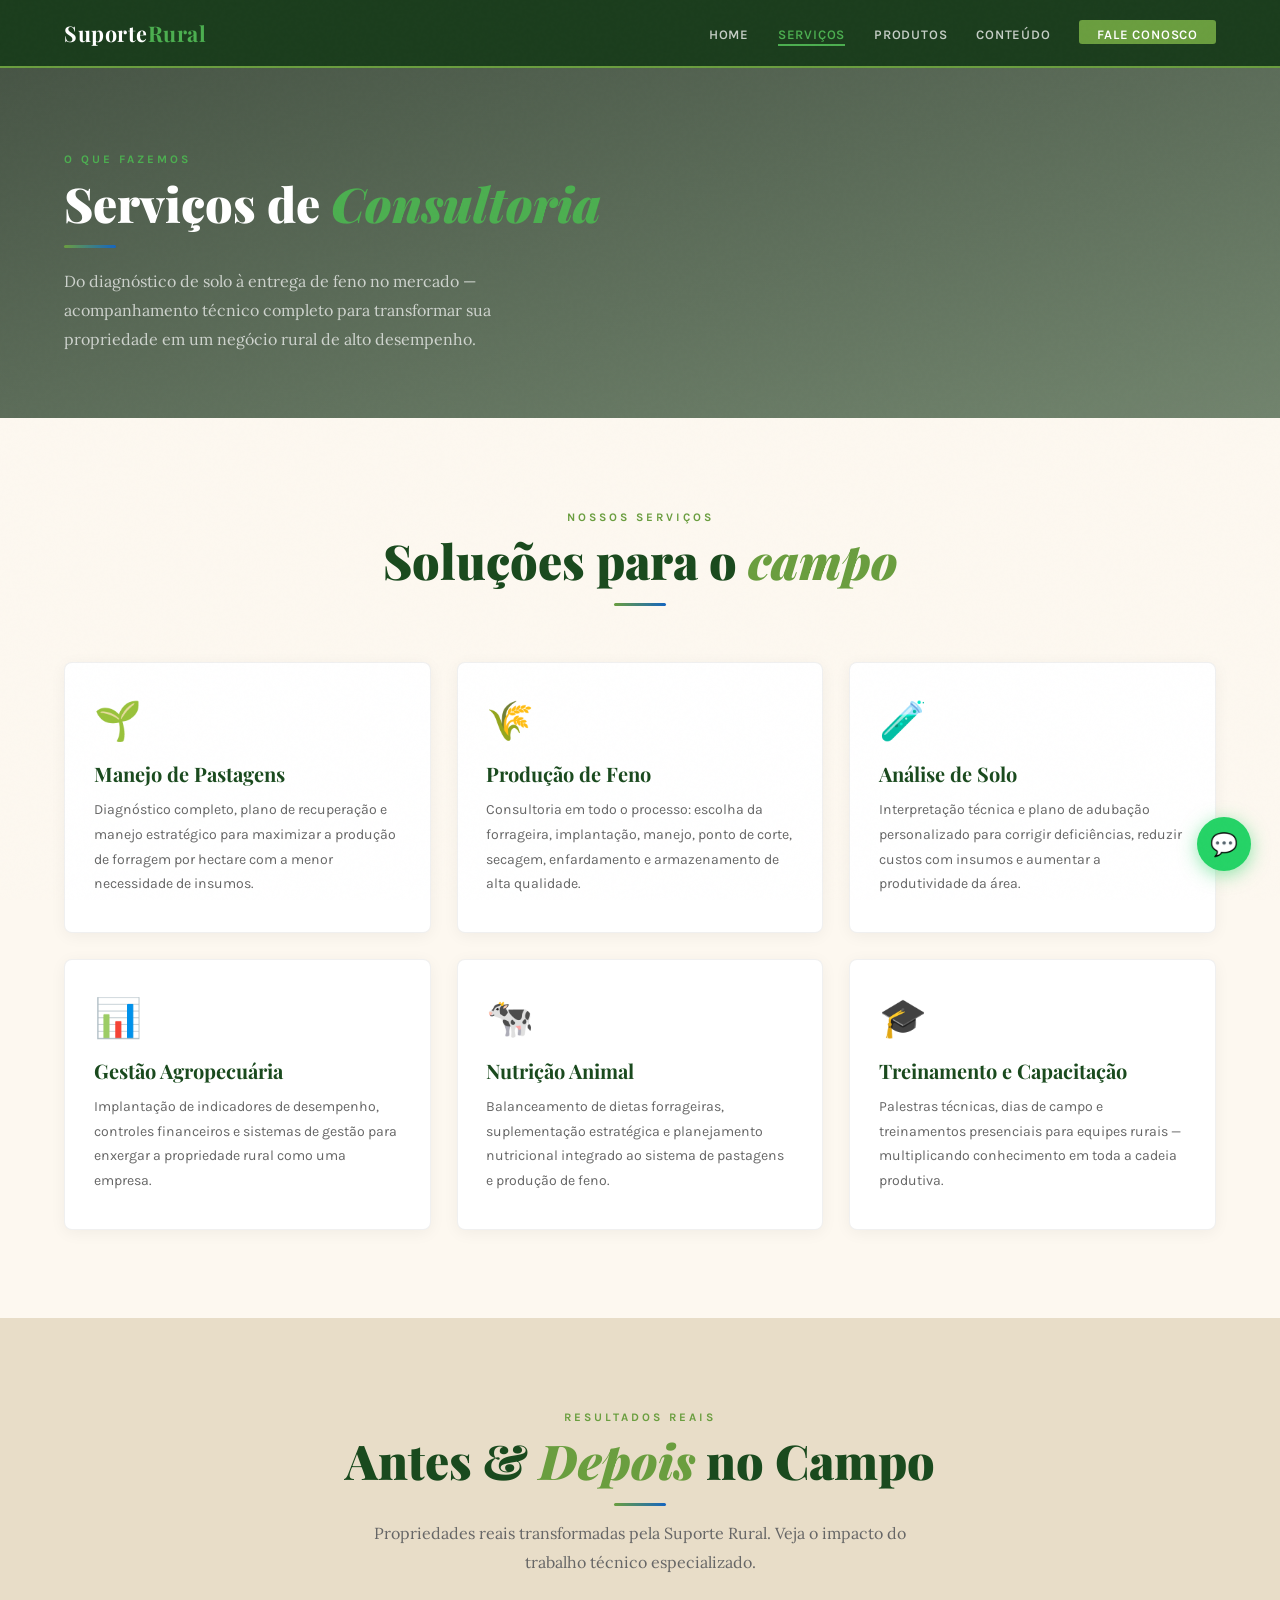
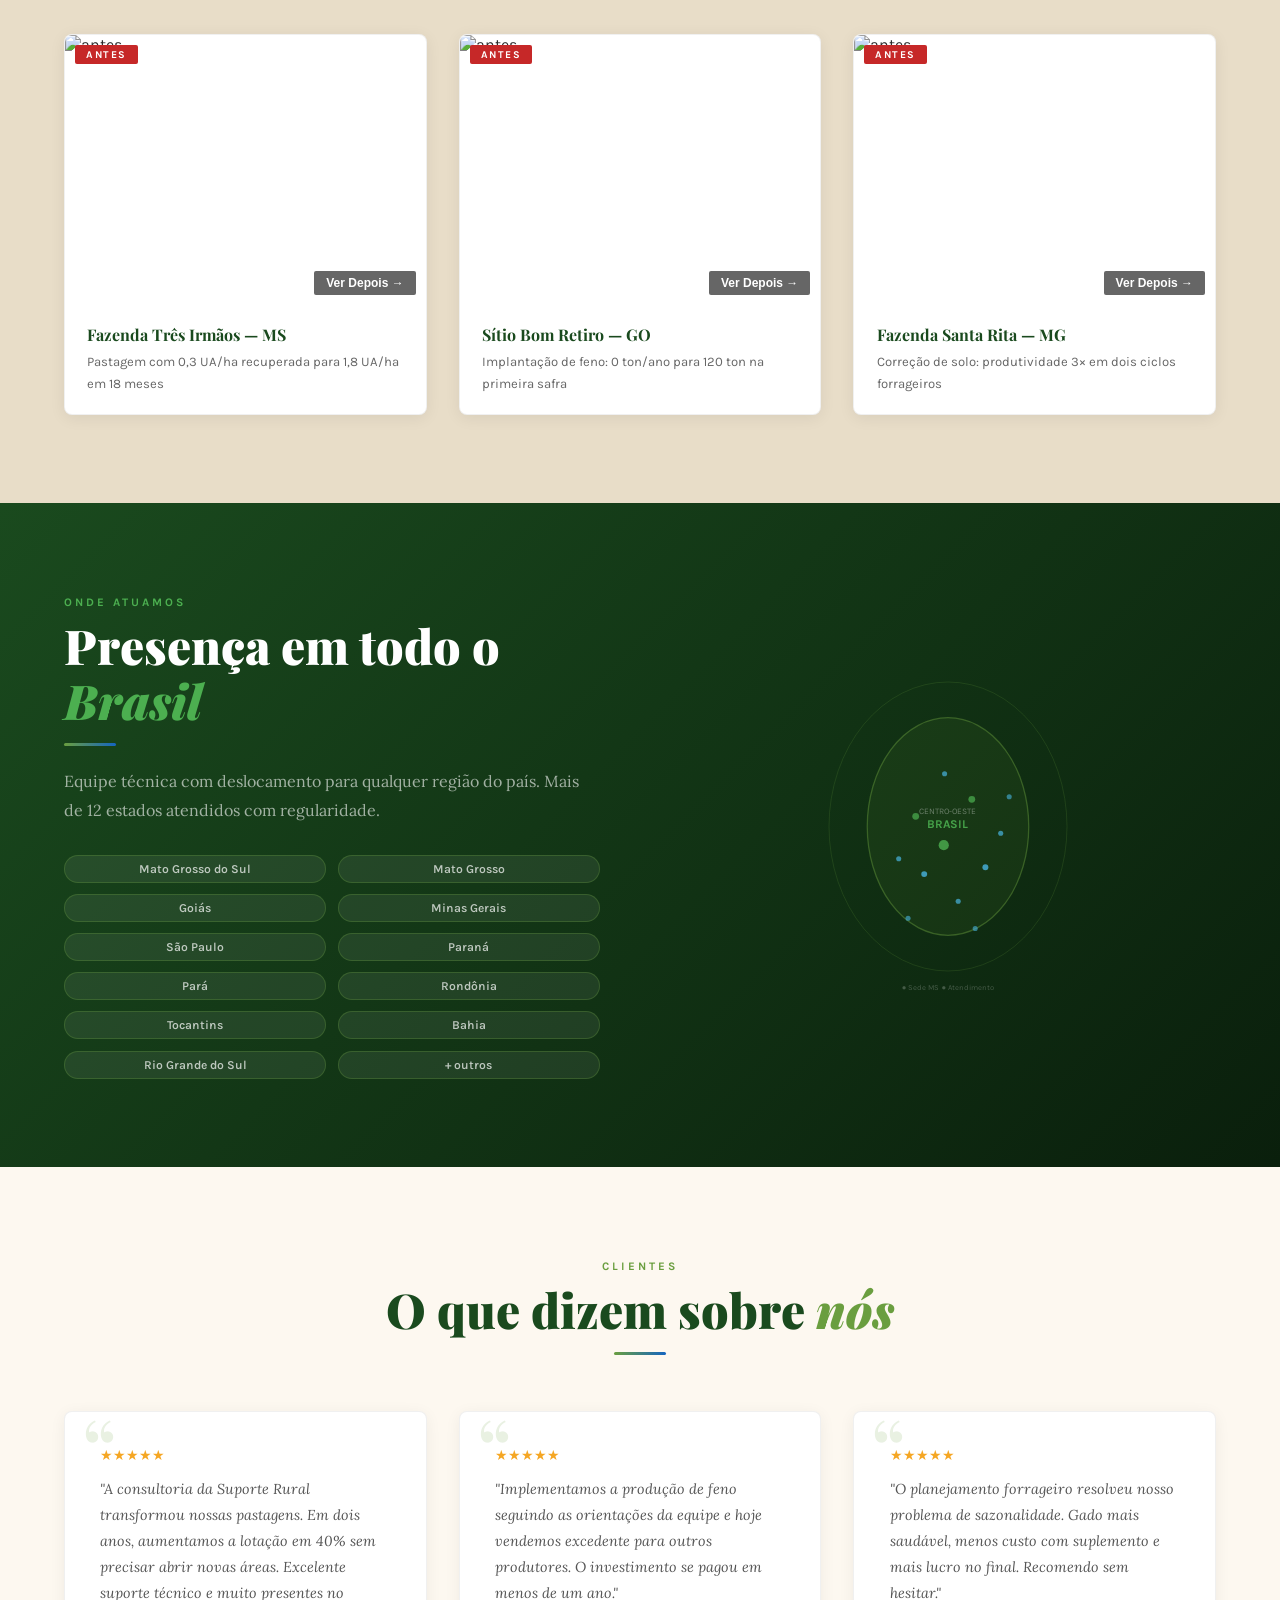
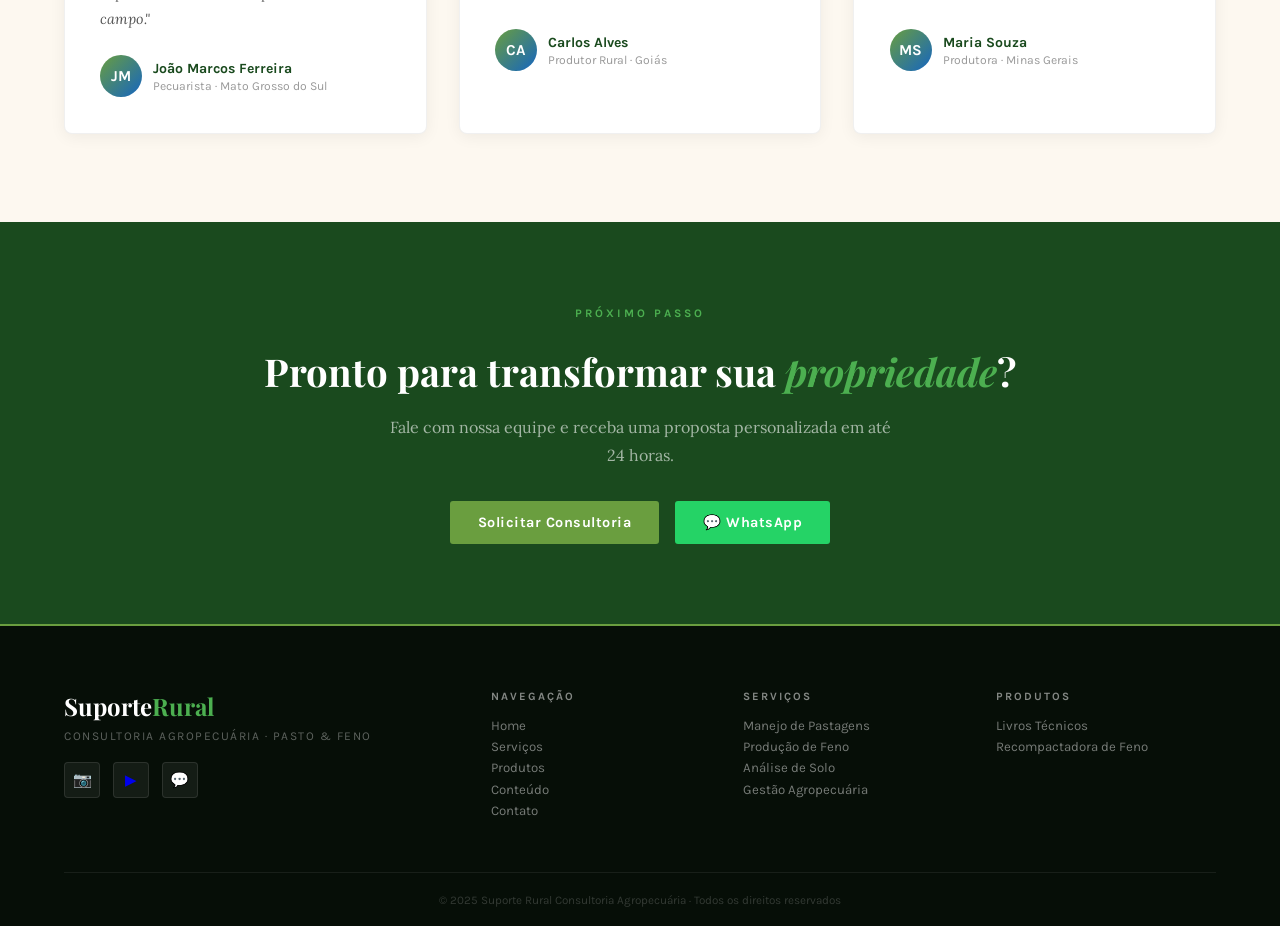
==== servicos.html @ 295911e5 "Add files via upload" ====
<!DOCTYPE html>
<html lang="pt-BR">
<head>
  <meta charset="UTF-8"/>
  <meta name="viewport" content="width=device-width,initial-scale=1.0"/>
  <title>Serviços — Suporte Rural</title>
  <link rel="stylesheet" href="sr_style.css"/>
  <style>
    /* ── SERVIÇOS GRID ── */
    #servicos-list { padding:5.5rem 5%; background:var(--creme); }
    .servicos-grid {
      display:grid; grid-template-columns:repeat(3,1fr); gap:1.6rem;
      max-width:1160px; margin:0 auto;
    }
    .srv-card {
      background:var(--branco); border-radius:8px; padding:2.2rem 1.8rem;
      border:1px solid rgba(0,0,0,.06); box-shadow:0 3px 16px rgba(0,0,0,.05);
      transition:all .3s; position:relative; overflow:hidden;
    }
    .srv-card::after {
      content:''; position:absolute; top:0; left:0; width:4px; height:100%;
      background:linear-gradient(to bottom,var(--v-pas),var(--az));
      transform:scaleY(0); transform-origin:bottom; transition:transform .3s;
    }
    .srv-card:hover { transform:translateY(-5px); box-shadow:0 18px 42px rgba(0,0,0,.1); }
    .srv-card:hover::after { transform:scaleY(1); }
    .srv-icon { font-size:2.4rem; margin-bottom:1rem; display:block; }
    .srv-card h3 { font-family:'Playfair Display',serif; font-size:1.25rem; color:var(--v-esc); margin-bottom:.7rem; }
    .srv-card p { color:var(--cinza); font-size:.88rem; line-height:1.75; }

    /* ── ANTES & DEPOIS ── */
    #resultados { padding:5.5rem 5%; background:var(--palha); }
    .ad-grid { display:grid; grid-template-columns:repeat(3,1fr); gap:2rem; max-width:1160px; margin:0 auto; }
    .ad-card { background:var(--branco); border-radius:8px; overflow:hidden; box-shadow:0 3px 16px rgba(0,0,0,.07); border:1px solid rgba(0,0,0,.06); transition:all .3s; }
    .ad-card:hover { transform:translateY(-5px); box-shadow:0 18px 42px rgba(0,0,0,.11); }
    .ad-info { padding:1.2rem 1.4rem; }
    .ad-info h4 { font-family:'Playfair Display',serif; font-size:1rem; color:var(--v-esc); margin-bottom:.35rem; }
    .ad-info p { color:var(--cinza); font-size:.82rem; line-height:1.65; }

    /* ── MAPA ── */
    #atuacao { padding:5.5rem 5%; background:linear-gradient(135deg,var(--v-esc),#0a1f0c); }
    .atuacao-inner { display:grid; grid-template-columns:1fr 1fr; gap:5rem; align-items:center; max-width:1160px; margin:0 auto; }
    .estados-grid { display:grid; grid-template-columns:1fr 1fr; gap:.7rem; margin-top:1.8rem; }
    .estado-pill {
      background:rgba(255,255,255,.07); border:1px solid rgba(106,158,63,.3);
      color:rgba(255,255,255,.7); padding:6px 14px; border-radius:20px;
      font-size:.76rem; font-weight:600; text-align:center; transition:all .2s;
    }
    .estado-pill:hover { background:rgba(106,158,63,.2); color:var(--v-cla); border-color:var(--v-pas); }
    .map-visual { display:flex; align-items:center; justify-content:center; }
    .map-visual svg { width:100%; max-width:340px; opacity:.9; }

    /* ── DEPOIMENTOS ── */
    #depoimentos { padding:5.5rem 5%; background:var(--creme); }
    .depo-grid { display:grid; grid-template-columns:repeat(3,1fr); gap:2rem; max-width:1160px; margin:0 auto; }
    .depo-card {
      background:var(--branco); border-radius:8px; padding:2.2rem;
      border:1px solid rgba(0,0,0,.06); box-shadow:0 3px 16px rgba(0,0,0,.06);
      transition:all .3s; position:relative; overflow:hidden;
    }
    .depo-card:hover { transform:translateY(-4px); box-shadow:0 14px 38px rgba(0,0,0,.09); }
    .depo-card::before {
      content:'\201C'; font-family:'Playfair Display',serif; font-size:5.5rem;
      color:var(--v-pas); opacity:.15; position:absolute; top:-8px; left:16px; line-height:1;
    }
    .depo-stars { color:#f5a623; font-size:.85rem; margin-bottom:.9rem; }
    .depo-text-card { font-family:'Lora',serif; font-style:italic; font-size:.9rem; color:#555; line-height:1.8; margin-bottom:1.4rem; }
    .depo-author-row { display:flex; align-items:center; gap:11px; }
    .depo-av-sm { width:42px; height:42px; border-radius:50%; background:linear-gradient(135deg,var(--v-pas),var(--az)); display:flex; align-items:center; justify-content:center; color:#fff; font-weight:700; font-size:.95rem; flex-shrink:0; }
    .depo-nm { font-weight:700; color:var(--v-esc); font-size:.88rem; }
    .depo-rl { color:#999; font-size:.76rem; margin-top:2px; }

    /* ── CTA SERVIÇOS ── */
    #cta-srv { padding:5rem 5%; background:var(--v-esc); text-align:center; }
    #cta-srv h2 { font-family:'Playfair Display',serif; font-size:clamp(1.6rem,3vw,2.4rem); color:#fff; margin:1rem 0; }
    #cta-srv p { color:rgba(255,255,255,.6); font-family:'Lora',serif; max-width:520px; margin:0 auto 2rem; line-height:1.75; }

    @media(max-width:900px) {
      .servicos-grid { grid-template-columns:1fr; }
      .ad-grid { grid-template-columns:1fr; }
      .atuacao-inner { grid-template-columns:1fr; }
      .depo-grid { grid-template-columns:1fr; }
    }
  </style>
</head>
<body>

<!-- PAGE HERO -->
<div class="page-hero">
  <div class="page-hero-inner fi">
    <span class="tag">O que fazemos</span>
    <h1 class="section-title light">Serviços de <em>Consultoria</em></h1>
    <div class="divider"></div>
    <p style="margin-top:1rem;">Do diagnóstico de solo à entrega de feno no mercado — acompanhamento técnico completo para transformar sua propriedade em um negócio rural de alto desempenho.</p>
  </div>
</div>

<!-- SERVIÇOS -->
<section id="servicos-list">
  <div style="max-width:1160px;margin:0 auto;">
    <div style="text-align:center;margin-bottom:3.5rem;" class="fi">
      <span class="tag">Nossos Serviços</span>
      <h2 class="section-title">Soluções para o <em>campo</em></h2>
      <div class="divider center"></div>
    </div>
    <div class="servicos-grid">
      <div class="srv-card fi"><span class="srv-icon">🌱</span><h3>Manejo de Pastagens</h3><p>Diagnóstico completo, plano de recuperação e manejo estratégico para maximizar a produção de forragem por hectare com a menor necessidade de insumos.</p></div>
      <div class="srv-card fi delay-1"><span class="srv-icon">🌾</span><h3>Produção de Feno</h3><p>Consultoria em todo o processo: escolha da forrageira, implantação, manejo, ponto de corte, secagem, enfardamento e armazenamento de alta qualidade.</p></div>
      <div class="srv-card fi delay-2"><span class="srv-icon">🧪</span><h3>Análise de Solo</h3><p>Interpretação técnica e plano de adubação personalizado para corrigir deficiências, reduzir custos com insumos e aumentar a produtividade da área.</p></div>
      <div class="srv-card fi"><span class="srv-icon">📊</span><h3>Gestão Agropecuária</h3><p>Implantação de indicadores de desempenho, controles financeiros e sistemas de gestão para enxergar a propriedade rural como uma empresa.</p></div>
      <div class="srv-card fi delay-1"><span class="srv-icon">🐄</span><h3>Nutrição Animal</h3><p>Balanceamento de dietas forrageiras, suplementação estratégica e planejamento nutricional integrado ao sistema de pastagens e produção de feno.</p></div>
      <div class="srv-card fi delay-2"><span class="srv-icon">🎓</span><h3>Treinamento e Capacitação</h3><p>Palestras técnicas, dias de campo e treinamentos presenciais para equipes rurais — multiplicando conhecimento em toda a cadeia produtiva.</p></div>
    </div>
  </div>
</section>

<!-- ANTES & DEPOIS -->
<section id="resultados">
  <div style="max-width:1160px;margin:0 auto;">
    <div style="text-align:center;margin-bottom:3.5rem;" class="fi">
      <span class="tag">Resultados Reais</span>
      <h2 class="section-title">Antes & <em>Depois</em> no Campo</h2>
      <div class="divider center"></div>
      <p class="lead" style="max-width:560px;margin:.8rem auto 0;">Propriedades reais transformadas pela Suporte Rural. Veja o impacto do trabalho técnico especializado.</p>
    </div>
    <div class="ad-grid">
      <div class="ad-card fi">
        <div class="ad-wrap">
          <div class="ad-lbl ad-before-lbl">Antes</div>
          <div class="ad-lbl ad-after-lbl">Depois</div>
          <img src="https://images.unsplash.com/photo-1464822759023-fed622ff2c3b?w=600&q=80" alt="antes"/>
          <img src="https://images.unsplash.com/photo-1500595046743-cd271d694d30?w=600&q=80" alt="depois" style="display:none;"/>
          <button class="ad-btn" onclick="toggleAD(this)">Ver Depois →</button>
        </div>
        <div class="ad-info"><h4>Fazenda Três Irmãos — MS</h4><p>Pastagem com 0,3 UA/ha recuperada para 1,8 UA/ha em 18 meses</p></div>
      </div>
      <div class="ad-card fi delay-1">
        <div class="ad-wrap">
          <div class="ad-lbl ad-before-lbl">Antes</div>
          <div class="ad-lbl ad-after-lbl">Depois</div>
          <img src="https://images.unsplash.com/photo-1625246333195-78d9c38ad449?w=600&q=80" alt="antes"/>
          <img src="https://images.unsplash.com/photo-1500382017468-9049fed747ef?w=600&q=80" alt="depois" style="display:none;"/>
          <button class="ad-btn" onclick="toggleAD(this)">Ver Depois →</button>
        </div>
        <div class="ad-info"><h4>Sítio Bom Retiro — GO</h4><p>Implantação de feno: 0 ton/ano para 120 ton na primeira safra</p></div>
      </div>
      <div class="ad-card fi delay-2">
        <div class="ad-wrap">
          <div class="ad-lbl ad-before-lbl">Antes</div>
          <div class="ad-lbl ad-after-lbl">Depois</div>
          <img src="https://images.unsplash.com/photo-1558618666-fcd25c85cd64?w=600&q=80" alt="antes"/>
          <img src="https://images.unsplash.com/photo-1445308394109-4ec2920981b1?w=600&q=80" alt="depois" style="display:none;"/>
          <button class="ad-btn" onclick="toggleAD(this)">Ver Depois →</button>
        </div>
        <div class="ad-info"><h4>Fazenda Santa Rita — MG</h4><p>Correção de solo: produtividade 3× em dois ciclos forrageiros</p></div>
      </div>
    </div>
  </div>
</section>

<!-- MAPA DE ATUAÇÃO -->
<section id="atuacao">
  <div class="atuacao-inner">
    <div class="fi">
      <span class="tag" style="color:var(--v-cla);">Onde Atuamos</span>
      <h2 class="section-title light">Presença em todo o <em>Brasil</em></h2>
      <div class="divider"></div>
      <p class="lead" style="color:rgba(255,255,255,.6);margin-top:1.3rem;">Equipe técnica com deslocamento para qualquer região do país. Mais de 12 estados atendidos com regularidade.</p>
      <div class="estados-grid">
        <div class="estado-pill">Mato Grosso do Sul</div>
        <div class="estado-pill">Mato Grosso</div>
        <div class="estado-pill">Goiás</div>
        <div class="estado-pill">Minas Gerais</div>
        <div class="estado-pill">São Paulo</div>
        <div class="estado-pill">Paraná</div>
        <div class="estado-pill">Pará</div>
        <div class="estado-pill">Rondônia</div>
        <div class="estado-pill">Tocantins</div>
        <div class="estado-pill">Bahia</div>
        <div class="estado-pill">Rio Grande do Sul</div>
        <div class="estado-pill">+ outros</div>
      </div>
    </div>
    <div class="map-visual fi delay-1">
      <svg viewBox="0 0 400 440" xmlns="http://www.w3.org/2000/svg">
        <ellipse cx="200" cy="210" rx="140" ry="170" fill="none" stroke="rgba(106,158,63,.25)" stroke-width="1"/>
        <ellipse cx="200" cy="210" rx="95" ry="128" fill="rgba(106,158,63,.1)" stroke="rgba(106,158,63,.5)" stroke-width="1.5"/>
        <text x="200" y="195" text-anchor="middle" fill="rgba(255,255,255,.4)" font-size="10" font-family="Karla,sans-serif">CENTRO-OESTE</text>
        <text x="200" y="212" text-anchor="middle" fill="#4caf50" font-size="14" font-weight="700" font-family="Karla,sans-serif">BRASIL</text>
        <circle cx="195" cy="232" r="6" fill="#4caf50" opacity=".9"/>
        <circle cx="162" cy="198" r="4" fill="#4caf50" opacity=".8"/>
        <circle cx="228" cy="178" r="4" fill="#4caf50" opacity=".8"/>
        <circle cx="244" cy="258" r="3.5" fill="#4fc3f7" opacity=".8"/>
        <circle cx="172" cy="266" r="3.5" fill="#4fc3f7" opacity=".8"/>
        <circle cx="212" cy="298" r="3" fill="#4fc3f7" opacity=".7"/>
        <circle cx="142" cy="248" r="3" fill="#4fc3f7" opacity=".7"/>
        <circle cx="262" cy="218" r="3" fill="#4fc3f7" opacity=".7"/>
        <circle cx="196" cy="148" r="3" fill="#4fc3f7" opacity=".7"/>
        <circle cx="153" cy="318" r="3" fill="#4fc3f7" opacity=".6"/>
        <circle cx="232" cy="330" r="3" fill="#4fc3f7" opacity=".6"/>
        <circle cx="272" cy="175" r="3" fill="#4fc3f7" opacity=".6"/>
        <text x="200" y="402" text-anchor="middle" fill="rgba(255,255,255,.25)" font-size="9" font-family="Karla,sans-serif">● Sede MS  ● Atendimento</text>
      </svg>
    </div>
  </div>
</section>

<!-- DEPOIMENTOS -->
<section id="depoimentos">
  <div style="max-width:1160px;margin:0 auto;">
    <div style="text-align:center;margin-bottom:3.5rem;" class="fi">
      <span class="tag">Clientes</span>
      <h2 class="section-title">O que dizem sobre <em>nós</em></h2>
      <div class="divider center"></div>
    </div>
    <div class="depo-grid">
      <div class="depo-card fi">
        <div class="depo-stars">★★★★★</div>
        <p class="depo-text-card">"A consultoria da Suporte Rural transformou nossas pastagens. Em dois anos, aumentamos a lotação em 40% sem precisar abrir novas áreas. Excelente suporte técnico e muito presentes no campo."</p>
        <div class="depo-author-row"><div class="depo-av-sm">JM</div><div><div class="depo-nm">João Marcos Ferreira</div><div class="depo-rl">Pecuarista · Mato Grosso do Sul</div></div></div>
      </div>
      <div class="depo-card fi delay-1">
        <div class="depo-stars">★★★★★</div>
        <p class="depo-text-card">"Implementamos a produção de feno seguindo as orientações da equipe e hoje vendemos excedente para outros produtores. O investimento se pagou em menos de um ano."</p>
        <div class="depo-author-row"><div class="depo-av-sm">CA</div><div><div class="depo-nm">Carlos Alves</div><div class="depo-rl">Produtor Rural · Goiás</div></div></div>
      </div>
      <div class="depo-card fi delay-2">
        <div class="depo-stars">★★★★★</div>
        <p class="depo-text-card">"O planejamento forrageiro resolveu nosso problema de sazonalidade. Gado mais saudável, menos custo com suplemento e mais lucro no final. Recomendo sem hesitar."</p>
        <div class="depo-author-row"><div class="depo-av-sm">MS</div><div><div class="depo-nm">Maria Souza</div><div class="depo-rl">Produtora · Minas Gerais</div></div></div>
      </div>
    </div>
  </div>
</section>

<!-- CTA -->
<section id="cta-srv">
  <span class="tag" style="color:var(--v-cla);">Próximo Passo</span>
  <h2>Pronto para transformar sua <em style="color:var(--v-cla);font-style:italic;">propriedade</em>?</h2>
  <p>Fale com nossa equipe e receba uma proposta personalizada em até 24 horas.</p>
  <div style="display:flex;gap:1rem;justify-content:center;flex-wrap:wrap;">
    <a href="contato.html" class="btn btn-green">Solicitar Consultoria</a>
    <a href="https://wa.me/5567999999999" target="_blank" class="btn btn-wa">💬 WhatsApp</a>
  </div>
</section>

<script src="sr_shared.js"></script>
<script>
function toggleAD(btn) {
  const wrap = btn.closest('.ad-wrap');
  const imgs = wrap.querySelectorAll('img');
  const lbls = wrap.querySelectorAll('.ad-lbl');
  const isBefore = imgs[0].style.display !== 'none';
  imgs[0].style.display = isBefore ? 'none' : '';
  imgs[1].style.display = isBefore ? '' : 'none';
  lbls[0].style.display = isBefore ? 'none' : '';
  lbls[1].style.display = isBefore ? '' : 'none';
  btn.textContent = isBefore ? '← Ver Antes' : 'Ver Depois →';
}
</script>
</body>
</html>
---- sr_style.css ----
/* ═══════════════════════════════════════════
   SUPORTE RURAL — Shared Styles
   Rústico / Campo · Verde + Azul + Palha
═══════════════════════════════════════════ */

@import url('https://fonts.googleapis.com/css2?family=Playfair+Display:ital,wght@0,700;0,900;1,700&family=Lora:ital,wght@0,400;0,600;1,400&family=Karla:wght@400;500;600;700&display=swap');

:root {
  --v-esc:   #1a4a1e;
  --v-med:   #2e7d32;
  --v-cla:   #4caf50;
  --v-pas:   #6a9e3f;
  --az:      #1565c0;
  --az-cla:  #2196f3;
  --terra:   #8b5e3c;
  --palha:   #e8ddc8;
  --creme:   #fdf8f0;
  --branco:  #ffffff;
  --texto:   #2c2c2c;
  --cinza:   #666;
  --nav-h:   68px;
}

*, *::before, *::after { margin:0; padding:0; box-sizing:border-box; }
html { scroll-behavior:smooth; font-size:16px; }

body {
  font-family: 'Karla', sans-serif;
  background: var(--creme);
  color: var(--texto);
  overflow-x: hidden;
  padding-top: var(--nav-h);
}

/* grain texture */
body::after {
  content:'';
  position:fixed; inset:0; pointer-events:none; z-index:9999;
  background-image: url("data:image/svg+xml,%3Csvg viewBox='0 0 256 256' xmlns='http://www.w3.org/2000/svg'%3E%3Cfilter id='noise'%3E%3CfeTurbulence type='fractalNoise' baseFrequency='0.9' numOctaves='4' stitchTiles='stitch'/%3E%3C/filter%3E%3Crect width='100%25' height='100%25' filter='url(%23noise)' opacity='0.03'/%3E%3C/svg%3E");
  opacity:.4;
}

/* ── NAV ── */
#sr-nav {
  position:fixed; top:0; left:0; width:100%; height:var(--nav-h);
  background:rgba(20,55,22,0.97); backdrop-filter:blur(10px);
  border-bottom:2px solid var(--v-pas);
  display:flex; align-items:center; justify-content:space-between;
  padding:0 5%; z-index:1000;
  transition: background .3s;
}
.nav-logo {
  font-family:'Playfair Display',serif; font-size:1.35rem;
  color:var(--branco); text-decoration:none; letter-spacing:.5px; font-weight:700;
}
.nav-logo span { color:var(--v-cla); }

.nav-links { display:flex; gap:1.8rem; list-style:none; align-items:center; }
.nav-links a {
  color:rgba(255,255,255,.75); text-decoration:none;
  font-size:.82rem; font-weight:600; letter-spacing:.8px; text-transform:uppercase;
  transition:color .2s; position:relative; padding-bottom:2px;
}
.nav-links a::after {
  content:''; position:absolute; bottom:-2px; left:0; width:0; height:2px;
  background:var(--v-cla); transition:width .25s;
}
.nav-links a:hover, .nav-links a.active { color:var(--v-cla); }
.nav-links a:hover::after, .nav-links a.active::after { width:100%; }
.nav-cta {
  background:var(--v-pas) !important; color:var(--branco) !important;
  padding:7px 18px; border-radius:3px; transition:background .2s !important;
}
.nav-cta::after { display:none !important; }
.nav-cta:hover { background:var(--v-cla) !important; color:var(--v-esc) !important; }
.nav-cta.active { background:var(--v-cla) !important; }

.nav-toggle {
  display:none; flex-direction:column; gap:5px; cursor:pointer;
  background:none; border:none; padding:4px;
}
.nav-toggle span {
  display:block; width:24px; height:2px; background:var(--branco);
  transition:all .3s; border-radius:2px;
}
#sr-nav.open .nav-links {
  display:flex; flex-direction:column; position:absolute;
  top:var(--nav-h); left:0; width:100%; background:rgba(20,55,22,.98);
  padding:1.5rem 5%; gap:1rem; border-bottom:2px solid var(--v-pas);
}

/* ── HELPERS ── */
.container { max-width:1160px; margin:0 auto; padding:0 5%; }
.section-pad { padding:6rem 5%; }
.section-pad-sm { padding:4rem 5%; }

.tag {
  display:inline-block; color:var(--v-pas);
  font-size:.72rem; font-weight:700; letter-spacing:3px; text-transform:uppercase;
  margin-bottom:.6rem;
}
.section-title {
  font-family:'Playfair Display',serif; font-weight:900;
  font-size:clamp(1.9rem,4vw,3rem); color:var(--v-esc); line-height:1.15;
}
.section-title em { font-style:italic; color:var(--v-pas); }
.section-title.light { color:var(--branco); }
.section-title.light em { color:var(--v-cla); }

.divider {
  width:52px; height:3px; margin:.9rem 0 0;
  background:linear-gradient(to right, var(--v-pas), var(--az));
  border-radius:2px;
}
.divider.center { margin:.9rem auto 0; }

.lora { font-family:'Lora',serif; }
.lead { font-family:'Lora',serif; font-size:1rem; line-height:1.85; color:var(--cinza); }

/* ── BUTTONS ── */
.btn {
  display:inline-flex; align-items:center; gap:8px;
  padding:13px 28px; border-radius:3px; font-family:'Karla',sans-serif;
  font-weight:700; font-size:.9rem; letter-spacing:.5px; text-decoration:none;
  transition:all .25s; cursor:pointer; border:none;
}
.btn-green { background:var(--v-pas); color:var(--branco); }
.btn-green:hover { background:var(--v-cla); color:var(--v-esc); transform:translateY(-2px); box-shadow:0 8px 24px rgba(76,175,80,.35); }
.btn-outline { background:transparent; color:var(--branco); border:2px solid rgba(255,255,255,.4); }
.btn-outline:hover { border-color:var(--v-cla); color:var(--v-cla); }
.btn-wa { background:#25d366; color:var(--branco); }
.btn-wa:hover { background:#1da851; transform:translateY(-2px); box-shadow:0 8px 24px rgba(37,211,102,.4); }
.btn-amazon { background:#ff9900; color:#111; }
.btn-amazon:hover { background:#e88900; transform:translateY(-2px); box-shadow:0 6px 18px rgba(255,153,0,.35); }
.btn-yt { background:#ff0000; color:var(--branco); }
.btn-yt:hover { background:#cc0000; transform:translateY(-2px); box-shadow:0 6px 18px rgba(255,0,0,.3); }
.btn-full { width:100%; justify-content:center; }

/* ── CARDS ── */
.card {
  background:var(--branco); border-radius:6px;
  border:1px solid rgba(0,0,0,.06);
  box-shadow:0 3px 16px rgba(0,0,0,.06);
  transition:transform .3s, box-shadow .3s;
}
.card:hover { transform:translateY(-5px); box-shadow:0 16px 40px rgba(0,0,0,.1); }

/* ── FADE IN ── */
.fi { opacity:0; transform:translateY(28px); transition:opacity .65s ease, transform .65s ease; }
.fi.visible { opacity:1; transform:translateY(0); }
.fi.delay-1 { transition-delay:.1s; }
.fi.delay-2 { transition-delay:.2s; }
.fi.delay-3 { transition-delay:.3s; }
.fi.delay-4 { transition-delay:.4s; }

/* ── GRID HELPERS ── */
.grid-2 { display:grid; grid-template-columns:1fr 1fr; gap:2rem; }
.grid-3 { display:grid; grid-template-columns:repeat(3,1fr); gap:2rem; }
.grid-4 { display:grid; grid-template-columns:repeat(4,1fr); gap:1.5rem; }

/* ── STATS STRIP ── */
.stats-strip {
  background:var(--v-esc); border-top:3px solid var(--v-pas); border-bottom:3px solid var(--v-pas);
  display:grid; grid-template-columns:repeat(4,1fr);
}
.stat-item {
  text-align:center; padding:2rem 1rem;
  border-right:1px solid rgba(255,255,255,.08);
}
.stat-item:last-child { border-right:none; }
.stat-num {
  font-family:'Playfair Display',serif; font-size:2.6rem; font-weight:900;
  color:var(--v-cla); line-height:1;
}
.stat-label { color:var(--palha); font-size:.74rem; letter-spacing:1.5px; text-transform:uppercase; margin-top:4px; }

/* ── FOOTER ── */
footer {
  background:#060e07;
  border-top:2px solid var(--v-pas);
  padding:4rem 5% 0;
}
.footer-inner {
  display:grid; grid-template-columns:1fr 2fr;
  gap:4rem; padding-bottom:3rem;
  border-bottom:1px solid rgba(255,255,255,.07);
}
.footer-logo {
  font-family:'Playfair Display',serif; font-size:1.5rem;
  color:var(--branco); font-weight:700; margin-bottom:.4rem;
}
.footer-logo span { color:var(--v-cla); }
.footer-tagline { color:rgba(255,255,255,.35); font-size:.75rem; letter-spacing:1.5px; text-transform:uppercase; margin-bottom:1.2rem; }
.footer-social { display:flex; gap:.8rem; }
.footer-social a {
  width:36px; height:36px; background:rgba(255,255,255,.06);
  border:1px solid rgba(255,255,255,.1); border-radius:4px;
  display:flex; align-items:center; justify-content:center;
  text-decoration:none; font-size:.95rem; transition:all .2s;
}
.footer-social a:hover { background:var(--v-pas); border-color:var(--v-pas); }
.footer-nav { display:grid; grid-template-columns:repeat(3,1fr); gap:2rem; }
.footer-col h5 { color:rgba(255,255,255,.5); font-size:.7rem; letter-spacing:2px; text-transform:uppercase; margin-bottom:.9rem; }
.footer-col a { display:block; color:rgba(255,255,255,.45); font-size:.83rem; text-decoration:none; margin-bottom:.4rem; transition:color .2s; }
.footer-col a:hover { color:var(--v-cla); }
.footer-bottom { text-align:center; padding:1.2rem 0; color:rgba(255,255,255,.18); font-size:.73rem; }

/* ── FLOAT WA ── */
.float-wa {
  position:fixed; bottom:1.8rem; right:1.8rem; z-index:998;
  width:54px; height:54px; background:#25d366; color:white;
  border-radius:50%; display:flex; align-items:center; justify-content:center;
  font-size:1.4rem; text-decoration:none;
  box-shadow:0 4px 18px rgba(37,211,102,.5);
  animation:waPulse 2.5s ease-in-out infinite;
  transition:transform .2s;
}
.float-wa:hover { transform:scale(1.1); }
@keyframes waPulse {
  0%,100% { box-shadow:0 4px 18px rgba(37,211,102,.5); }
  50% { box-shadow:0 4px 30px rgba(37,211,102,.8); }
}

/* ── FAQ ── */
.faq-item {
  background:var(--branco); border-radius:6px;
  border:1px solid rgba(106,158,63,.18);
  box-shadow:0 2px 10px rgba(0,0,0,.04); overflow:hidden; margin-bottom:.7rem;
}
.faq-q {
  width:100%; text-align:left; background:none; border:none;
  padding:1.15rem 1.5rem; font-family:'Karla',sans-serif;
  font-size:.97rem; font-weight:700; color:var(--v-esc);
  cursor:pointer; display:flex; justify-content:space-between; align-items:center; gap:1rem;
  transition:background .2s;
}
.faq-q:hover { background:rgba(106,158,63,.05); }
.faq-q.open { color:var(--v-pas); background:rgba(106,158,63,.05); }
.faq-icon { font-size:1.4rem; color:var(--v-pas); flex-shrink:0; font-weight:300; transition:transform .3s; }
.faq-q.open .faq-icon { transform:rotate(45deg); }
.faq-a { max-height:0; overflow:hidden; transition:max-height .35s ease, padding .3s ease; padding:0 1.5rem; }
.faq-a.open { max-height:220px; padding:0 1.5rem 1.2rem; }
.faq-a p { color:var(--cinza); font-family:'Lora',serif; font-size:.92rem; line-height:1.8; }

/* ── PAGE HERO (inner pages) ── */
.page-hero {
  background: linear-gradient(to bottom right, rgba(10,30,12,.75), rgba(20,55,22,.6)),
              url('https://images.unsplash.com/photo-1500382017468-9049fed747ef?w=1600&q=80') center/cover no-repeat;
  padding:5rem 5% 4rem;
  position:relative;
}
.page-hero-inner { max-width:680px; }
.page-hero .tag { color:var(--v-cla); }
.page-hero .section-title { color:var(--branco); }
.page-hero .divider { margin:.9rem 0 1.2rem; }
.page-hero p { color:rgba(255,255,255,.7); font-family:'Lora',serif; line-height:1.8; max-width:520px; }

/* ── BEFORE/AFTER ── */
.ad-wrap { position:relative; aspect-ratio:4/3; overflow:hidden; border-radius:6px 6px 0 0; }
.ad-wrap img { width:100%; height:100%; object-fit:cover; transition:opacity .3s; }
.ad-lbl {
  position:absolute; top:10px; left:10px; z-index:2;
  padding:3px 11px; border-radius:2px; font-size:.65rem; font-weight:700;
  letter-spacing:1.5px; text-transform:uppercase;
}
.ad-before-lbl { background:#c62828; color:#fff; }
.ad-after-lbl  { background:var(--v-pas); color:#fff; display:none; }
.ad-btn {
  position:absolute; bottom:10px; right:10px; z-index:3;
  background:rgba(0,0,0,.6); color:#fff; border:none;
  padding:5px 12px; border-radius:2px; font-size:.75rem; font-weight:600;
  cursor:pointer; transition:background .2s;
}
.ad-btn:hover { background:var(--v-pas); }

/* ── RESPONSIVE ── */
@media (max-width:900px) {
  .grid-2, .grid-3, .grid-4 { grid-template-columns:1fr; }
  .stats-strip { grid-template-columns:repeat(2,1fr); }
  .footer-inner { grid-template-columns:1fr; gap:2rem; }
  .footer-nav { grid-template-columns:repeat(2,1fr); }
  .nav-toggle { display:flex; }
  .nav-links { display:none; }
}
@media (max-width:560px) {
  .stats-strip { grid-template-columns:1fr 1fr; }
  .stat-item { border-right:none; border-bottom:1px solid rgba(255,255,255,.07); }
  .footer-nav { grid-template-columns:1fr; }
}
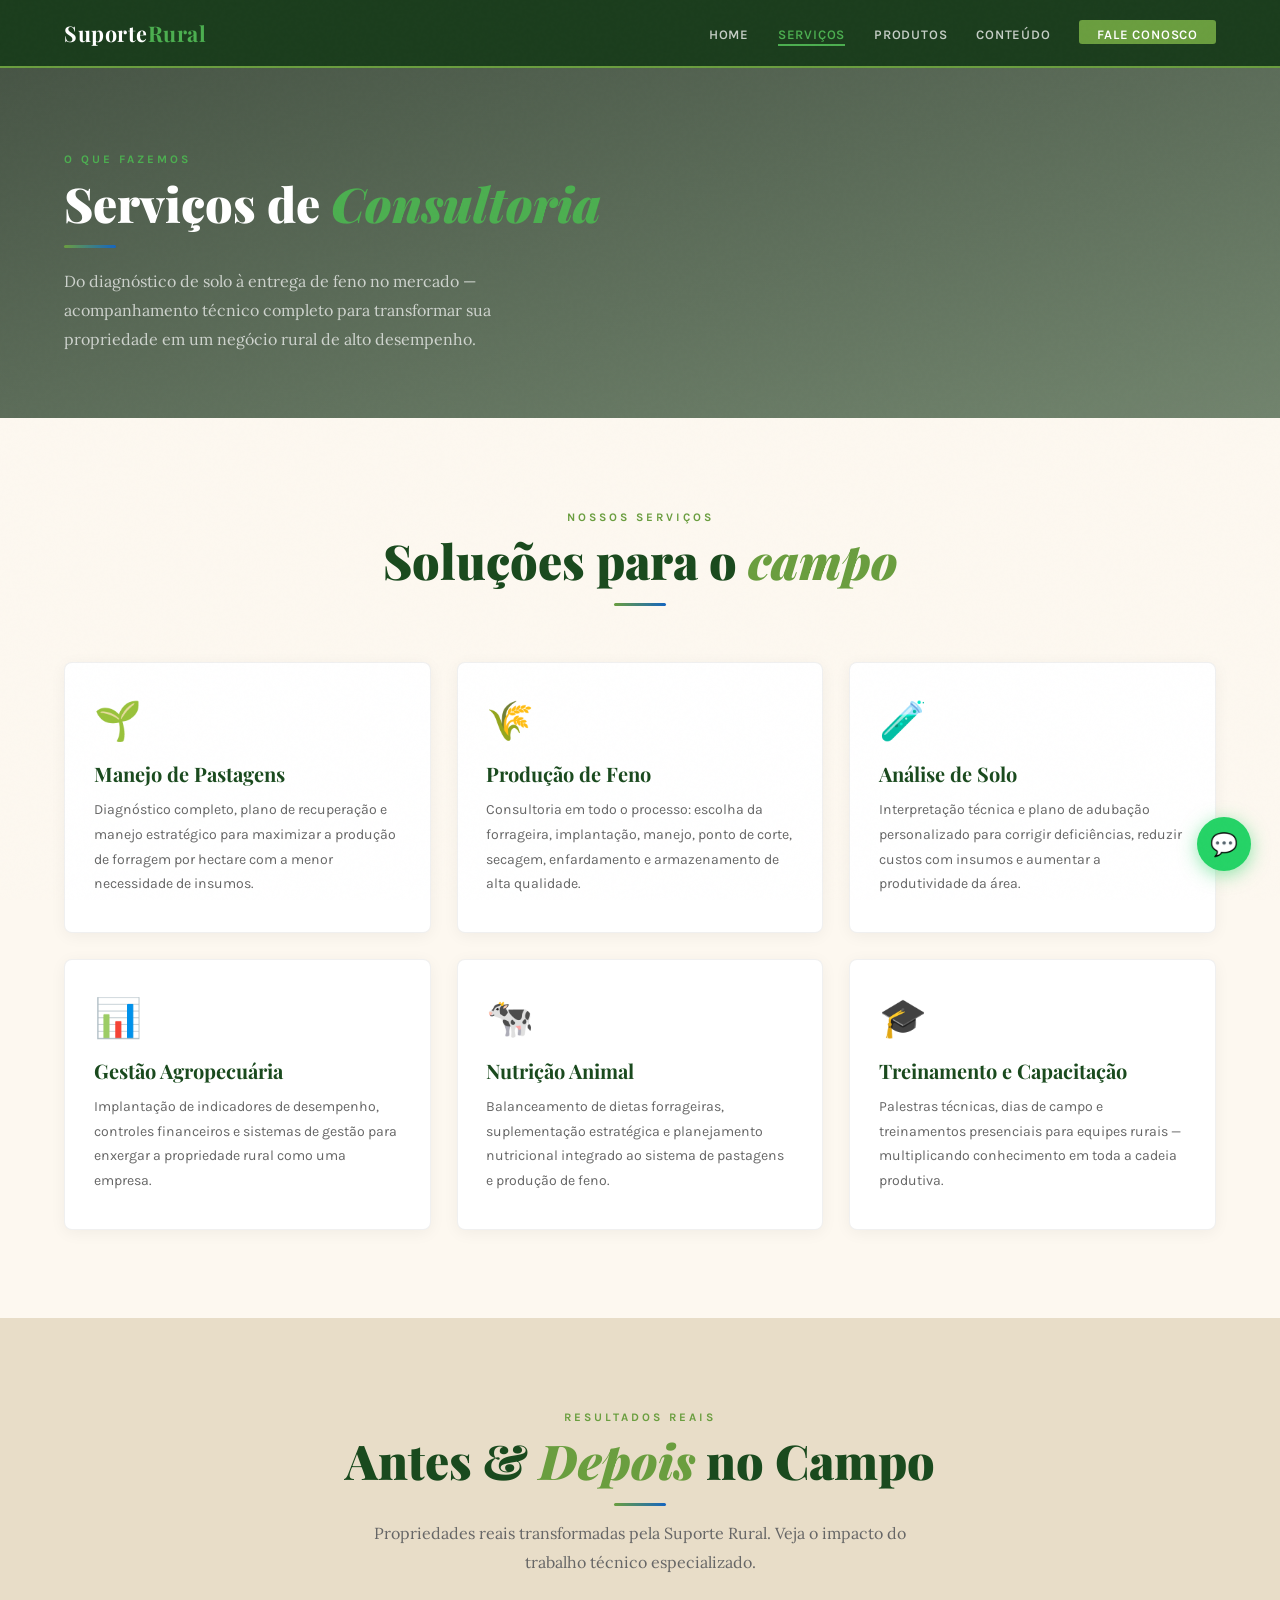
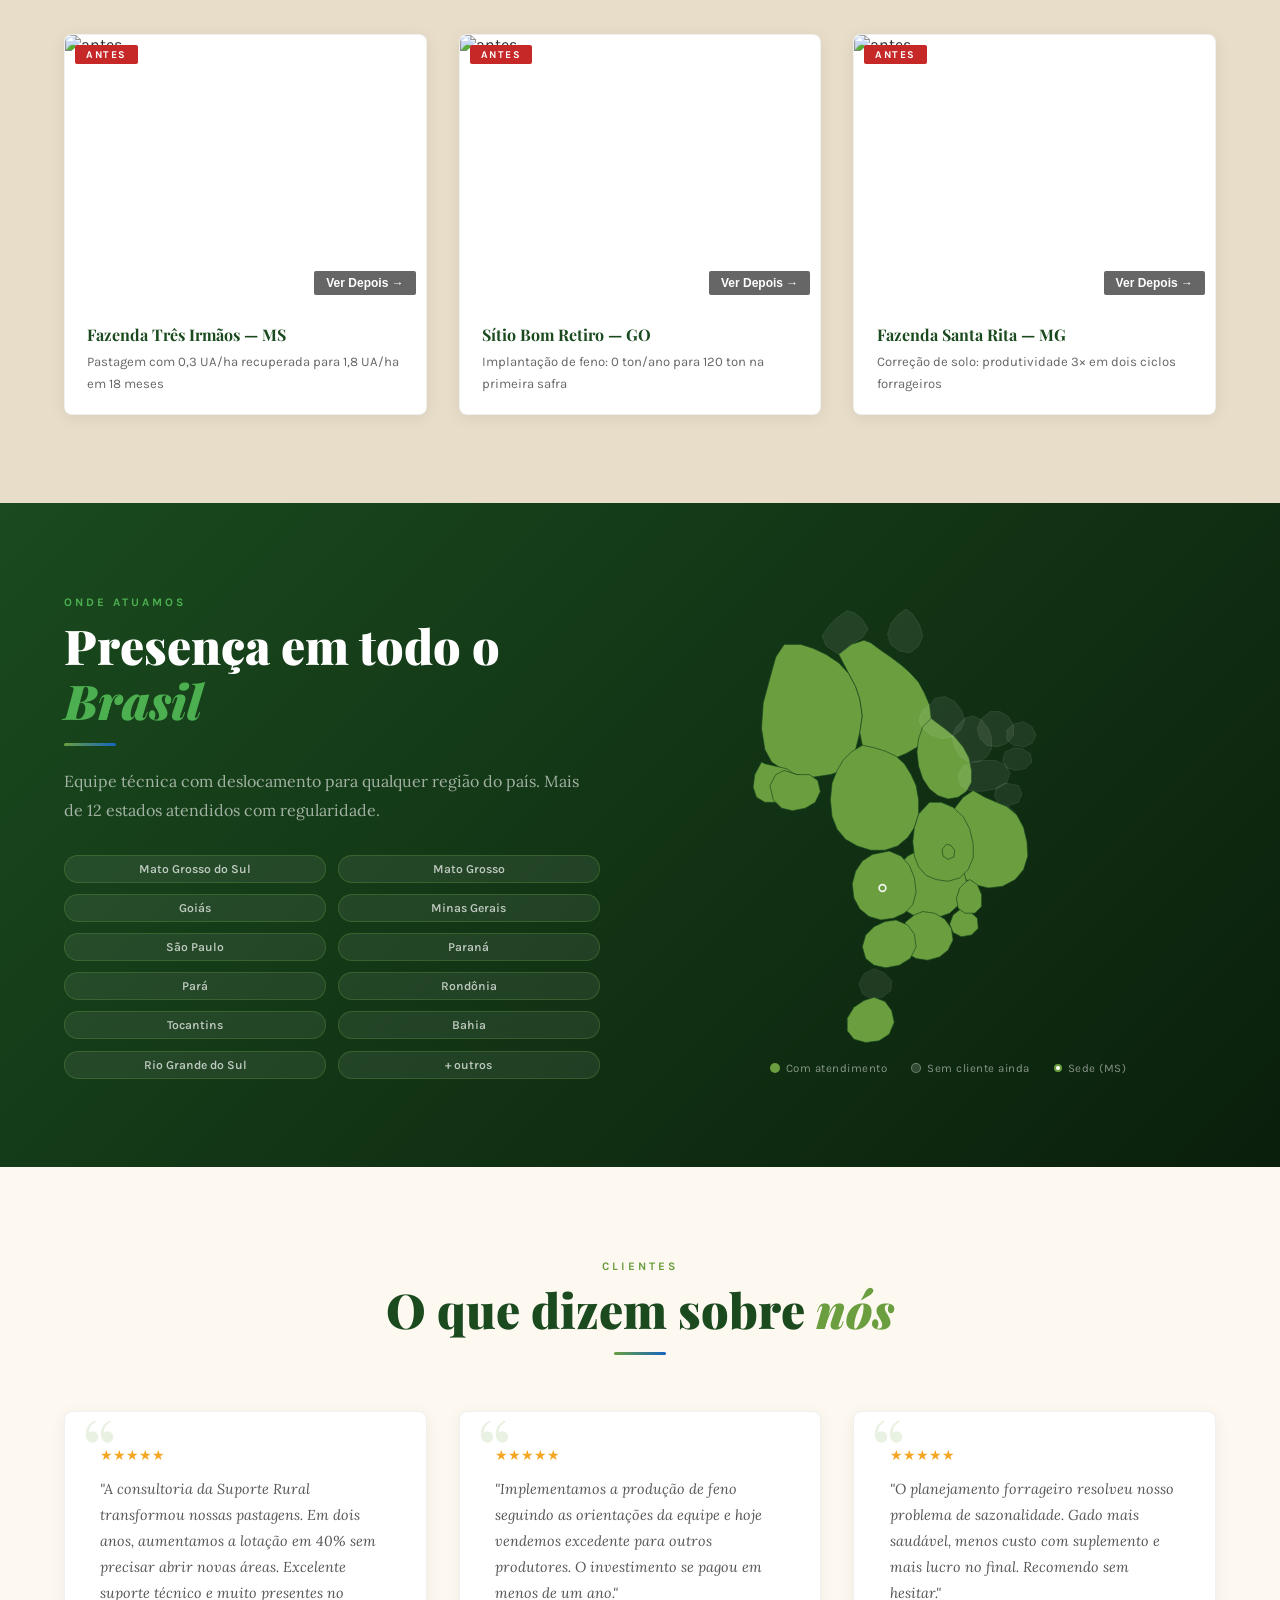
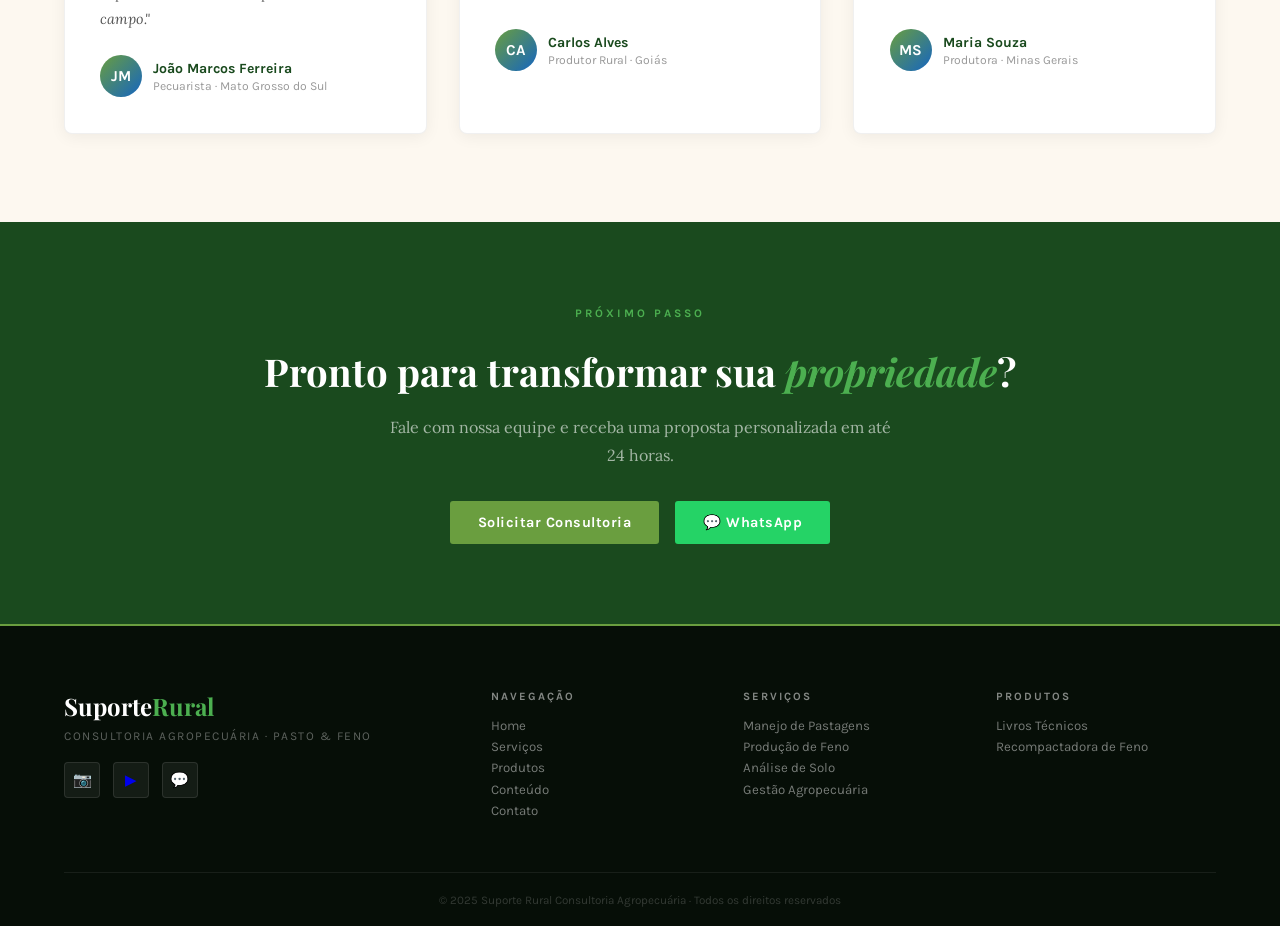
==== commit 3b63d97d: "Add files via upload" ====
--- a/servicos.html
+++ b/servicos.html
@@ -47,8 +47,14 @@
       font-size:.76rem; font-weight:600; text-align:center; transition:all .2s;
     }
     .estado-pill:hover { background:rgba(106,158,63,.2); color:var(--v-cla); border-color:var(--v-pas); }
-    .map-visual { display:flex; align-items:center; justify-content:center; }
-    .map-visual svg { width:100%; max-width:340px; opacity:.9; }
+    .map-visual { display:flex; flex-direction:column; align-items:center; justify-content:center; }
+    .map-visual svg { width:100%; max-width:420px; }
+    .state-active   { fill:#6a9e3f; stroke:#1a4a1e; stroke-width:0.8; transition:fill .2s; cursor:pointer; }
+    .state-active:hover { fill:#4caf50; }
+    .state-inactive { fill:rgba(255,255,255,.07); stroke:rgba(255,255,255,.2); stroke-width:0.5; }
+    .map-legend { display:flex; gap:1.5rem; margin-top:.8rem; }
+    .map-legend-item { display:flex; align-items:center; gap:6px; font-size:.72rem; color:rgba(255,255,255,.5); letter-spacing:.5px; font-family:'Karla',sans-serif; }
+    .legend-dot { width:10px; height:10px; border-radius:50%; flex-shrink:0; }
 
     /* ── DEPOIMENTOS ── */
     #depoimentos { padding:5.5rem 5%; background:var(--creme); }
@@ -182,25 +188,72 @@
       </div>
     </div>
     <div class="map-visual fi delay-1">
-      <svg viewBox="0 0 400 440" xmlns="http://www.w3.org/2000/svg">
-        <ellipse cx="200" cy="210" rx="140" ry="170" fill="none" stroke="rgba(106,158,63,.25)" stroke-width="1"/>
-        <ellipse cx="200" cy="210" rx="95" ry="128" fill="rgba(106,158,63,.1)" stroke="rgba(106,158,63,.5)" stroke-width="1.5"/>
-        <text x="200" y="195" text-anchor="middle" fill="rgba(255,255,255,.4)" font-size="10" font-family="Karla,sans-serif">CENTRO-OESTE</text>
-        <text x="200" y="212" text-anchor="middle" fill="#4caf50" font-size="14" font-weight="700" font-family="Karla,sans-serif">BRASIL</text>
-        <circle cx="195" cy="232" r="6" fill="#4caf50" opacity=".9"/>
-        <circle cx="162" cy="198" r="4" fill="#4caf50" opacity=".8"/>
-        <circle cx="228" cy="178" r="4" fill="#4caf50" opacity=".8"/>
-        <circle cx="244" cy="258" r="3.5" fill="#4fc3f7" opacity=".8"/>
-        <circle cx="172" cy="266" r="3.5" fill="#4fc3f7" opacity=".8"/>
-        <circle cx="212" cy="298" r="3" fill="#4fc3f7" opacity=".7"/>
-        <circle cx="142" cy="248" r="3" fill="#4fc3f7" opacity=".7"/>
-        <circle cx="262" cy="218" r="3" fill="#4fc3f7" opacity=".7"/>
-        <circle cx="196" cy="148" r="3" fill="#4fc3f7" opacity=".7"/>
-        <circle cx="153" cy="318" r="3" fill="#4fc3f7" opacity=".6"/>
-        <circle cx="232" cy="330" r="3" fill="#4fc3f7" opacity=".6"/>
-        <circle cx="272" cy="175" r="3" fill="#4fc3f7" opacity=".6"/>
-        <text x="200" y="402" text-anchor="middle" fill="rgba(255,255,255,.25)" font-size="9" font-family="Karla,sans-serif">● Sede MS  ● Atendimento</text>
+      <!-- Mapa do Brasil — estados com atendimento em verde, demais em cinza -->
+      <!-- Estados atendidos: MS, MT, GO, MG, SP, PR, PA, RO, TO, BA, RS, SC, ES, RJ, DF, AC, AM -->
+      <svg viewBox="0 0 500 540" xmlns="http://www.w3.org/2000/svg">
+        <!-- Amazonas -->
+        <path class="state-active" title="Amazonas" d="M55,60 L45,75 L38,100 L30,130 L28,160 L32,185 L40,200 L55,210 L70,215 L90,218 L110,215 L125,210 L135,200 L140,185 L145,165 L148,145 L145,125 L140,110 L132,95 L120,82 L105,72 L90,65 L75,60 Z"/>
+        <!-- Pará -->
+        <path class="state-active" title="Pará" d="M150,55 L135,60 L120,72 L132,95 L140,110 L145,125 L148,145 L145,165 L148,180 L158,190 L172,195 L188,195 L200,190 L212,183 L222,175 L228,162 L230,148 L228,132 L222,118 L215,105 L205,94 L195,85 L183,76 L170,67 L158,58 Z"/>
+        <!-- Roraima -->
+        <path class="state-inactive" title="Roraima" d="M130,20 L118,28 L108,38 L100,50 L105,62 L120,72 L135,60 L148,52 L155,42 L148,30 L138,22 Z"/>
+        <!-- Amapá -->
+        <path class="state-inactive" title="Amapá" d="M200,18 L190,25 L182,35 L178,48 L182,60 L192,68 L205,70 L215,62 L220,50 L216,36 L208,24 Z"/>
+        <!-- Acre -->
+        <path class="state-active" title="Acre" d="M28,200 L20,215 L18,230 L22,242 L32,248 L45,248 L58,244 L68,236 L72,225 L68,215 L58,208 L45,205 L32,202 Z"/>
+        <!-- Rondônia -->
+        <path class="state-active" title="Rondônia" d="M70,215 L55,210 L45,215 L38,228 L42,245 L52,255 L65,258 L80,255 L92,248 L98,235 L95,222 L85,215 Z"/>
+        <!-- Mato Grosso -->
+        <path class="state-active" title="Mato Grosso" d="M148,180 L135,188 L125,198 L118,210 L112,225 L110,245 L112,265 L118,280 L128,292 L142,300 L158,305 L175,305 L190,300 L202,290 L210,278 L215,262 L215,245 L212,228 L206,215 L198,202 L188,193 L175,187 L162,183 Z"/>
+        <!-- Tocantins -->
+        <path class="state-active" title="Tocantins" d="M230,148 L220,158 L215,172 L213,188 L215,205 L220,220 L228,232 L238,240 L250,244 L262,242 L272,235 L278,224 L278,210 L275,195 L268,182 L258,170 L246,160 L235,152 Z"/>
+        <!-- Maranhão -->
+        <path class="state-inactive" title="Maranhão" d="M230,130 L220,138 L215,150 L220,160 L230,168 L242,172 L255,170 L265,162 L270,150 L266,138 L258,128 L246,122 L235,124 Z"/>
+        <!-- Piauí -->
+        <path class="state-inactive" title="Piauí" d="M270,148 L260,158 L255,170 L258,183 L265,194 L275,200 L286,200 L296,194 L302,184 L302,172 L298,160 L290,150 L280,145 Z"/>
+        <!-- Ceará -->
+        <path class="state-inactive" title="Ceará" d="M300,140 L290,148 L285,160 L288,172 L296,180 L308,182 L320,178 L328,168 L328,156 L322,146 L312,140 Z"/>
+        <!-- Rio Grande do Norte -->
+        <path class="state-inactive" title="Rio Grande do Norte" d="M328,155 L320,162 L320,174 L328,180 L340,182 L350,178 L355,168 L350,158 L340,152 Z"/>
+        <!-- Paraíba -->
+        <path class="state-inactive" title="Paraíba" d="M328,183 L318,188 L315,198 L320,207 L330,210 L342,208 L350,200 L348,190 L338,184 Z"/>
+        <!-- Pernambuco -->
+        <path class="state-inactive" title="Pernambuco" d="M280,200 L268,205 L262,216 L265,228 L275,234 L290,235 L308,232 L320,225 L324,213 L318,203 L306,198 L292,198 Z"/>
+        <!-- Alagoas -->
+        <path class="state-inactive" title="Alagoas" d="M318,225 L308,230 L305,240 L310,250 L322,252 L334,248 L338,238 L334,228 Z"/>
+        <!-- Sergipe -->
+        <path class="state-inactive" title="Sergipe" d="M310,252 L302,258 L300,268 L306,276 L318,278 L328,272 L330,260 L322,253 Z"/>
+        <!-- Bahia -->
+        <path class="state-active" title="Bahia" d="M280,234 L268,242 L258,255 L252,270 L250,288 L252,308 L258,325 L268,338 L282,346 L298,350 L315,348 L330,340 L340,328 L345,312 L344,295 L340,278 L332,263 L320,253 L308,248 L294,242 Z"/>
+        <!-- Minas Gerais -->
+        <path class="state-active" title="Minas Gerais" d="M215,305 L202,312 L192,322 L186,335 L185,350 L188,364 L196,375 L208,382 L222,386 L238,385 L252,380 L263,370 L270,357 L272,342 L268,327 L260,314 L248,305 L234,300 Z"/>
+        <!-- Goiás -->
+        <path class="state-active" title="Goiás" d="M215,262 L210,278 L208,295 L210,312 L215,325 L224,335 L236,340 L250,342 L264,338 L274,328 L280,314 L280,298 L276,280 L268,265 L256,254 L242,248 L228,248 Z"/>
+        <!-- Distrito Federal -->
+        <path class="state-active" title="Distrito Federal" d="M248,298 L243,304 L244,312 L250,316 L257,313 L258,305 L253,299 Z"/>
+        <!-- Mato Grosso do Sul -->
+        <path class="state-active" title="Mato Grosso do Sul" d="M160,310 L148,318 L140,330 L136,345 L138,362 L145,375 L156,384 L170,388 L185,386 L198,380 L208,370 L212,355 L210,338 L204,323 L194,312 L180,306 Z"/>
+        <!-- São Paulo -->
+        <path class="state-active" title="São Paulo" d="M210,382 L200,390 L194,402 L194,416 L200,427 L212,434 L226,436 L240,432 L250,424 L256,412 L254,398 L246,387 L234,380 L220,378 Z"/>
+        <!-- Rio de Janeiro -->
+        <path class="state-active" title="Rio de Janeiro" d="M265,375 L256,382 L252,393 L256,403 L266,408 L278,406 L286,398 L285,386 L276,378 Z"/>
+        <!-- Espírito Santo -->
+        <path class="state-active" title="Espírito Santo" d="M272,342 L264,350 L260,362 L262,374 L270,380 L282,380 L290,372 L290,358 L285,346 L276,340 Z"/>
+        <!-- Paraná -->
+        <path class="state-active" title="Paraná" d="M175,390 L162,396 L152,406 L148,420 L152,434 L162,442 L176,445 L192,442 L205,434 L212,420 L210,405 L202,394 L188,388 Z"/>
+        <!-- Santa Catarina -->
+        <path class="state-inactive" title="Santa Catarina" d="M162,446 L150,452 L144,464 L148,476 L158,482 L172,480 L182,472 L183,460 L174,451 Z"/>
+        <!-- Rio Grande do Sul -->
+        <path class="state-active" title="Rio Grande do Sul" d="M150,484 L138,492 L130,505 L130,520 L138,530 L152,534 L168,532 L180,524 L186,510 L183,496 L175,485 L162,480 Z"/>
+        <!-- Legenda estrela sede MS -->
+        <circle cx="172" cy="350" r="5" fill="#ffffff" opacity=".9"/>
+        <circle cx="172" cy="350" r="3" fill="#6a9e3f"/>
       </svg>
+      <div class="map-legend">
+        <div class="map-legend-item"><div class="legend-dot" style="background:#6a9e3f;"></div>Com atendimento</div>
+        <div class="map-legend-item"><div class="legend-dot" style="background:rgba(255,255,255,.15);border:1px solid rgba(255,255,255,.3);"></div>Sem cliente ainda</div>
+        <div class="map-legend-item"><div class="legend-dot" style="background:#fff;width:8px;height:8px;border:2px solid #6a9e3f;border-radius:50%;"></div>Sede (MS)</div>
+      </div>
     </div>
   </div>
 </section>
@@ -257,6 +310,25 @@
   lbls[1].style.display = isBefore ? '' : 'none';
   btn.textContent = isBefore ? '← Ver Antes' : 'Ver Depois →';
 }
+
+// Map tooltip
+const tip = document.createElement('div');
+tip.style.cssText = 'position:fixed;background:rgba(26,74,30,.95);color:#fff;padding:5px 12px;border-radius:4px;font-size:.78rem;font-family:Karla,sans-serif;pointer-events:none;opacity:0;transition:opacity .15s;z-index:9000;border:1px solid rgba(106,158,63,.5);white-space:nowrap;';
+document.body.appendChild(tip);
+
+document.querySelectorAll('.state-active,.state-inactive').forEach(path => {
+  const name = path.getAttribute('title');
+  const active = path.classList.contains('state-active');
+  path.addEventListener('mouseenter', e => {
+    tip.textContent = name + (active ? ' ✓' : '');
+    tip.style.opacity = '1';
+  });
+  path.addEventListener('mousemove', e => {
+    tip.style.left = (e.clientX + 14) + 'px';
+    tip.style.top  = (e.clientY - 28) + 'px';
+  });
+  path.addEventListener('mouseleave', () => { tip.style.opacity = '0'; });
+});
 </script>
 </body>
 </html>
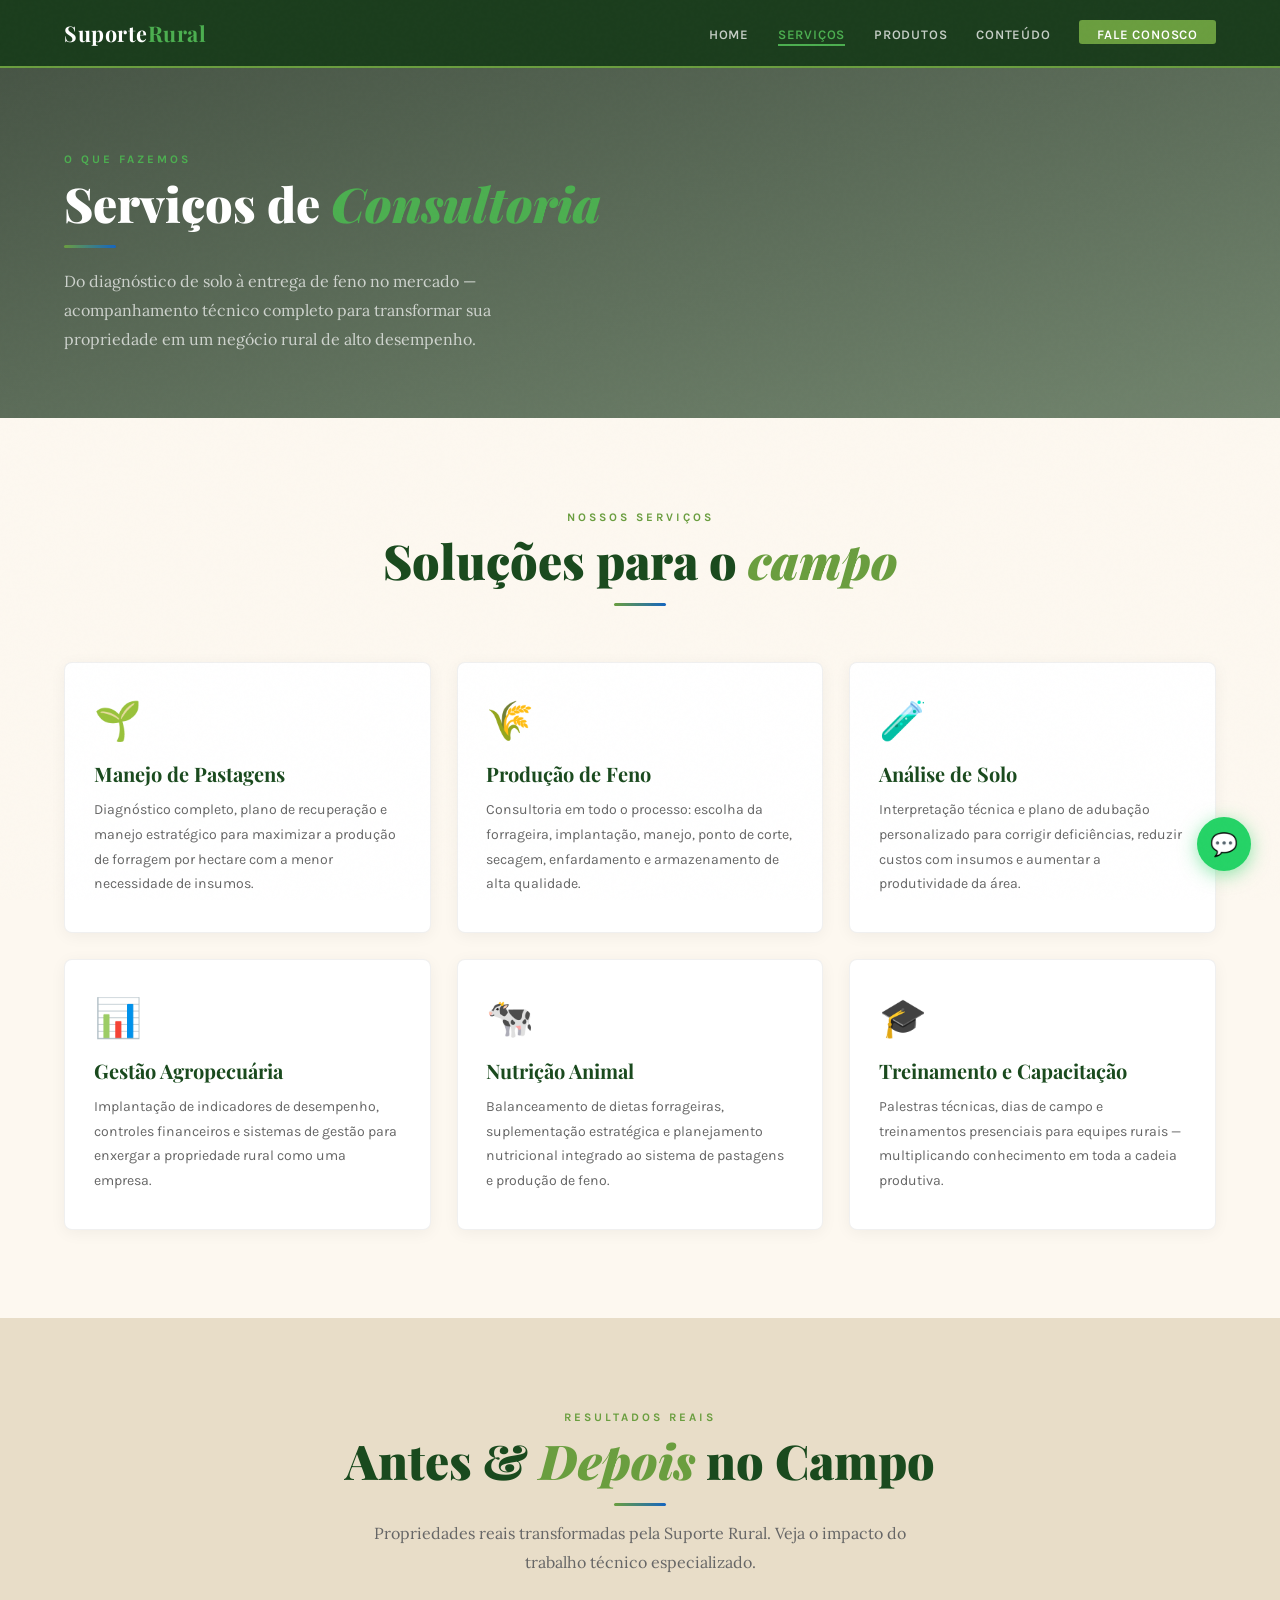
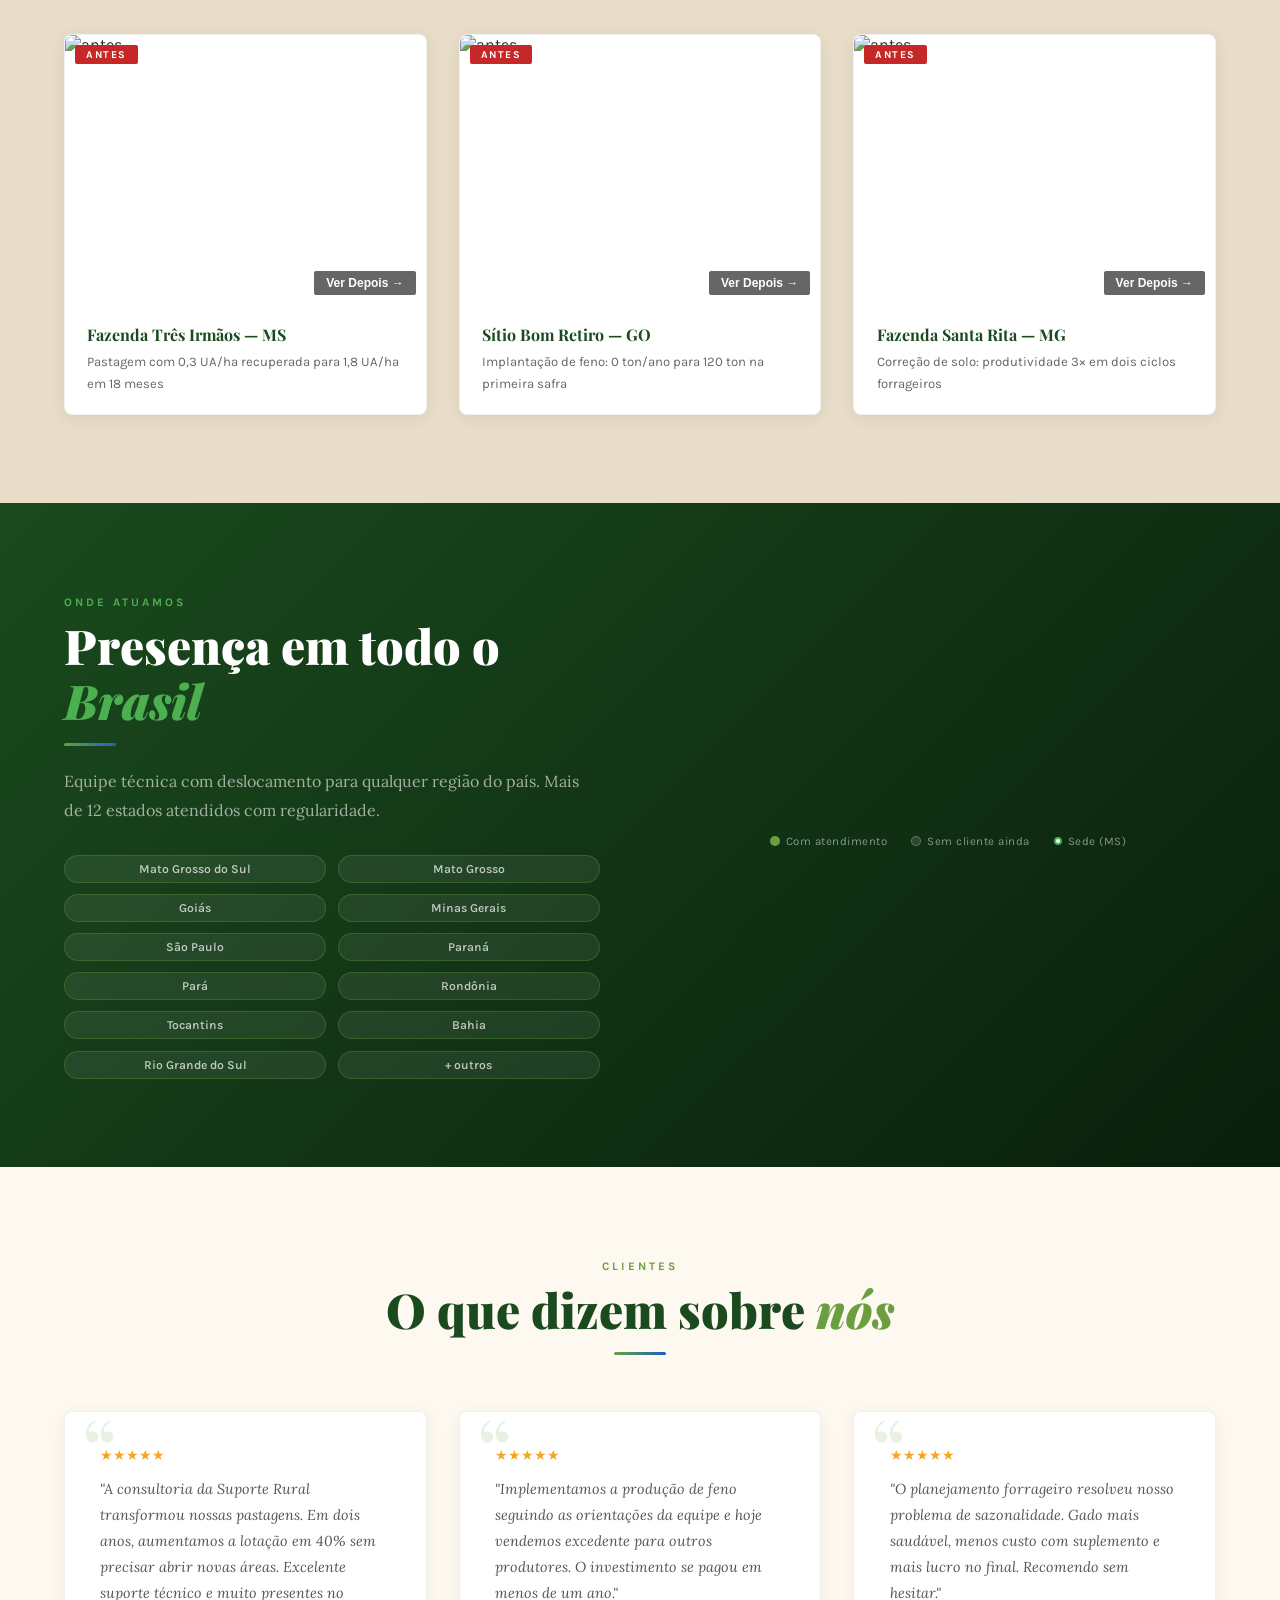
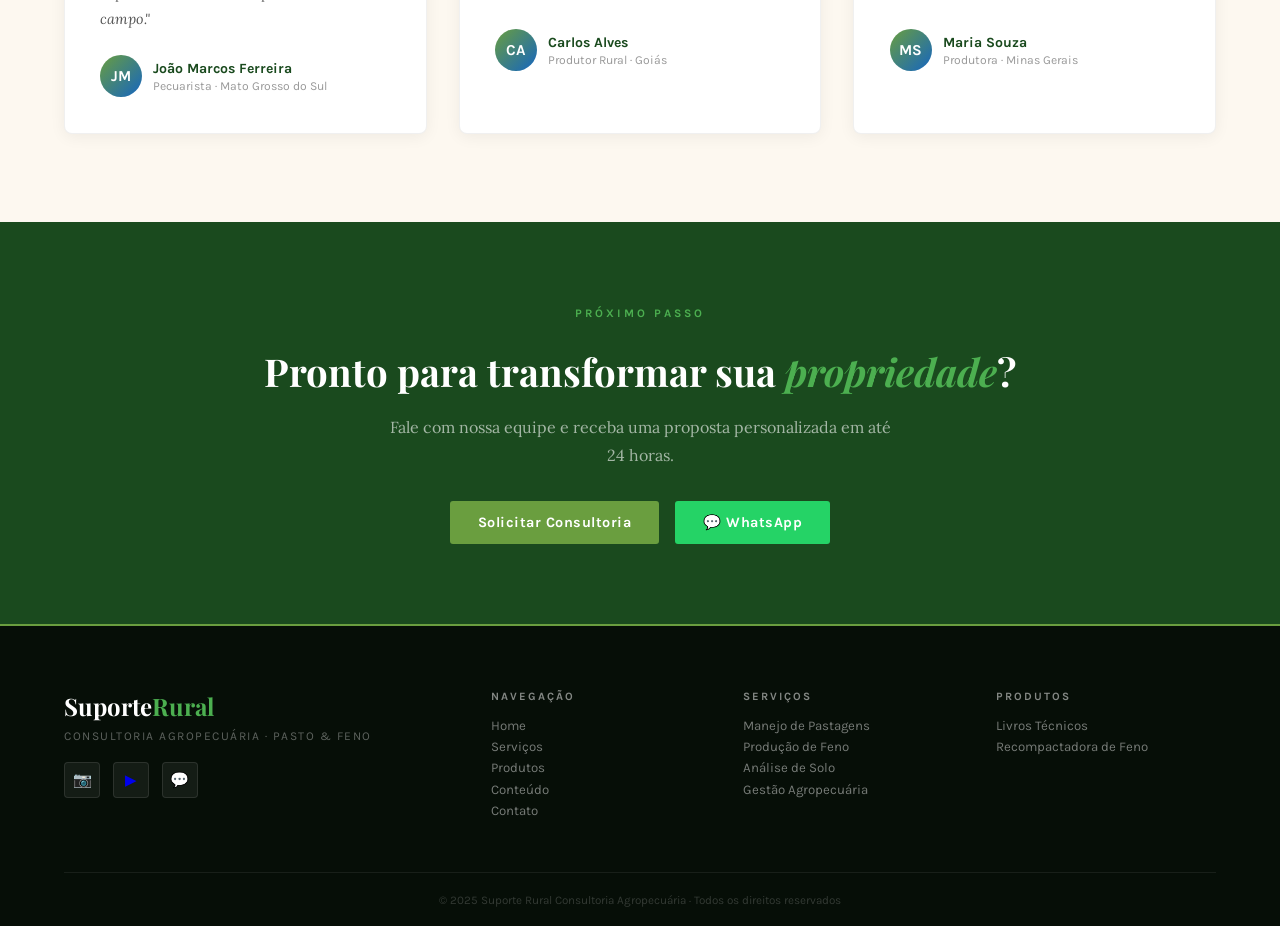
==== commit 1458bfb2: "Add files via upload" ====
--- a/servicos.html
+++ b/servicos.html
@@ -188,71 +188,11 @@
       </div>
     </div>
     <div class="map-visual fi delay-1">
-      <!-- Mapa do Brasil — estados com atendimento em verde, demais em cinza -->
-      <!-- Estados atendidos: MS, MT, GO, MG, SP, PR, PA, RO, TO, BA, RS, SC, ES, RJ, DF, AC, AM -->
-      <svg viewBox="0 0 500 540" xmlns="http://www.w3.org/2000/svg">
-        <!-- Amazonas -->
-        <path class="state-active" title="Amazonas" d="M55,60 L45,75 L38,100 L30,130 L28,160 L32,185 L40,200 L55,210 L70,215 L90,218 L110,215 L125,210 L135,200 L140,185 L145,165 L148,145 L145,125 L140,110 L132,95 L120,82 L105,72 L90,65 L75,60 Z"/>
-        <!-- Pará -->
-        <path class="state-active" title="Pará" d="M150,55 L135,60 L120,72 L132,95 L140,110 L145,125 L148,145 L145,165 L148,180 L158,190 L172,195 L188,195 L200,190 L212,183 L222,175 L228,162 L230,148 L228,132 L222,118 L215,105 L205,94 L195,85 L183,76 L170,67 L158,58 Z"/>
-        <!-- Roraima -->
-        <path class="state-inactive" title="Roraima" d="M130,20 L118,28 L108,38 L100,50 L105,62 L120,72 L135,60 L148,52 L155,42 L148,30 L138,22 Z"/>
-        <!-- Amapá -->
-        <path class="state-inactive" title="Amapá" d="M200,18 L190,25 L182,35 L178,48 L182,60 L192,68 L205,70 L215,62 L220,50 L216,36 L208,24 Z"/>
-        <!-- Acre -->
-        <path class="state-active" title="Acre" d="M28,200 L20,215 L18,230 L22,242 L32,248 L45,248 L58,244 L68,236 L72,225 L68,215 L58,208 L45,205 L32,202 Z"/>
-        <!-- Rondônia -->
-        <path class="state-active" title="Rondônia" d="M70,215 L55,210 L45,215 L38,228 L42,245 L52,255 L65,258 L80,255 L92,248 L98,235 L95,222 L85,215 Z"/>
-        <!-- Mato Grosso -->
-        <path class="state-active" title="Mato Grosso" d="M148,180 L135,188 L125,198 L118,210 L112,225 L110,245 L112,265 L118,280 L128,292 L142,300 L158,305 L175,305 L190,300 L202,290 L210,278 L215,262 L215,245 L212,228 L206,215 L198,202 L188,193 L175,187 L162,183 Z"/>
-        <!-- Tocantins -->
-        <path class="state-active" title="Tocantins" d="M230,148 L220,158 L215,172 L213,188 L215,205 L220,220 L228,232 L238,240 L250,244 L262,242 L272,235 L278,224 L278,210 L275,195 L268,182 L258,170 L246,160 L235,152 Z"/>
-        <!-- Maranhão -->
-        <path class="state-inactive" title="Maranhão" d="M230,130 L220,138 L215,150 L220,160 L230,168 L242,172 L255,170 L265,162 L270,150 L266,138 L258,128 L246,122 L235,124 Z"/>
-        <!-- Piauí -->
-        <path class="state-inactive" title="Piauí" d="M270,148 L260,158 L255,170 L258,183 L265,194 L275,200 L286,200 L296,194 L302,184 L302,172 L298,160 L290,150 L280,145 Z"/>
-        <!-- Ceará -->
-        <path class="state-inactive" title="Ceará" d="M300,140 L290,148 L285,160 L288,172 L296,180 L308,182 L320,178 L328,168 L328,156 L322,146 L312,140 Z"/>
-        <!-- Rio Grande do Norte -->
-        <path class="state-inactive" title="Rio Grande do Norte" d="M328,155 L320,162 L320,174 L328,180 L340,182 L350,178 L355,168 L350,158 L340,152 Z"/>
-        <!-- Paraíba -->
-        <path class="state-inactive" title="Paraíba" d="M328,183 L318,188 L315,198 L320,207 L330,210 L342,208 L350,200 L348,190 L338,184 Z"/>
-        <!-- Pernambuco -->
-        <path class="state-inactive" title="Pernambuco" d="M280,200 L268,205 L262,216 L265,228 L275,234 L290,235 L308,232 L320,225 L324,213 L318,203 L306,198 L292,198 Z"/>
-        <!-- Alagoas -->
-        <path class="state-inactive" title="Alagoas" d="M318,225 L308,230 L305,240 L310,250 L322,252 L334,248 L338,238 L334,228 Z"/>
-        <!-- Sergipe -->
-        <path class="state-inactive" title="Sergipe" d="M310,252 L302,258 L300,268 L306,276 L318,278 L328,272 L330,260 L322,253 Z"/>
-        <!-- Bahia -->
-        <path class="state-active" title="Bahia" d="M280,234 L268,242 L258,255 L252,270 L250,288 L252,308 L258,325 L268,338 L282,346 L298,350 L315,348 L330,340 L340,328 L345,312 L344,295 L340,278 L332,263 L320,253 L308,248 L294,242 Z"/>
-        <!-- Minas Gerais -->
-        <path class="state-active" title="Minas Gerais" d="M215,305 L202,312 L192,322 L186,335 L185,350 L188,364 L196,375 L208,382 L222,386 L238,385 L252,380 L263,370 L270,357 L272,342 L268,327 L260,314 L248,305 L234,300 Z"/>
-        <!-- Goiás -->
-        <path class="state-active" title="Goiás" d="M215,262 L210,278 L208,295 L210,312 L215,325 L224,335 L236,340 L250,342 L264,338 L274,328 L280,314 L280,298 L276,280 L268,265 L256,254 L242,248 L228,248 Z"/>
-        <!-- Distrito Federal -->
-        <path class="state-active" title="Distrito Federal" d="M248,298 L243,304 L244,312 L250,316 L257,313 L258,305 L253,299 Z"/>
-        <!-- Mato Grosso do Sul -->
-        <path class="state-active" title="Mato Grosso do Sul" d="M160,310 L148,318 L140,330 L136,345 L138,362 L145,375 L156,384 L170,388 L185,386 L198,380 L208,370 L212,355 L210,338 L204,323 L194,312 L180,306 Z"/>
-        <!-- São Paulo -->
-        <path class="state-active" title="São Paulo" d="M210,382 L200,390 L194,402 L194,416 L200,427 L212,434 L226,436 L240,432 L250,424 L256,412 L254,398 L246,387 L234,380 L220,378 Z"/>
-        <!-- Rio de Janeiro -->
-        <path class="state-active" title="Rio de Janeiro" d="M265,375 L256,382 L252,393 L256,403 L266,408 L278,406 L286,398 L285,386 L276,378 Z"/>
-        <!-- Espírito Santo -->
-        <path class="state-active" title="Espírito Santo" d="M272,342 L264,350 L260,362 L262,374 L270,380 L282,380 L290,372 L290,358 L285,346 L276,340 Z"/>
-        <!-- Paraná -->
-        <path class="state-active" title="Paraná" d="M175,390 L162,396 L152,406 L148,420 L152,434 L162,442 L176,445 L192,442 L205,434 L212,420 L210,405 L202,394 L188,388 Z"/>
-        <!-- Santa Catarina -->
-        <path class="state-inactive" title="Santa Catarina" d="M162,446 L150,452 L144,464 L148,476 L158,482 L172,480 L182,472 L183,460 L174,451 Z"/>
-        <!-- Rio Grande do Sul -->
-        <path class="state-active" title="Rio Grande do Sul" d="M150,484 L138,492 L130,505 L130,520 L138,530 L152,534 L168,532 L180,524 L186,510 L183,496 L175,485 L162,480 Z"/>
-        <!-- Legenda estrela sede MS -->
-        <circle cx="172" cy="350" r="5" fill="#ffffff" opacity=".9"/>
-        <circle cx="172" cy="350" r="3" fill="#6a9e3f"/>
-      </svg>
+      <div id="brazil-map" style="width:100%;max-width:460px;"></div>
       <div class="map-legend">
         <div class="map-legend-item"><div class="legend-dot" style="background:#6a9e3f;"></div>Com atendimento</div>
-        <div class="map-legend-item"><div class="legend-dot" style="background:rgba(255,255,255,.15);border:1px solid rgba(255,255,255,.3);"></div>Sem cliente ainda</div>
-        <div class="map-legend-item"><div class="legend-dot" style="background:#fff;width:8px;height:8px;border:2px solid #6a9e3f;border-radius:50%;"></div>Sede (MS)</div>
+        <div class="map-legend-item"><div class="legend-dot" style="background:rgba(255,255,255,.12);border:1px solid rgba(255,255,255,.25);"></div>Sem cliente ainda</div>
+        <div class="map-legend-item"><div class="legend-dot" style="background:#fff;width:8px;height:8px;border:2px solid #4caf50;border-radius:50%;"></div>Sede (MS)</div>
       </div>
     </div>
   </div>
@@ -298,6 +238,8 @@
 </section>
 
 <script src="sr_shared.js"></script>
+<script src="https://cdn.jsdelivr.net/npm/d3@7/dist/d3.min.js"></script>
+<script src="https://cdn.jsdelivr.net/npm/topojson-client@3/dist/topojson-client.min.js"></script>
 <script>
 function toggleAD(btn) {
   const wrap = btn.closest('.ad-wrap');
@@ -311,24 +253,145 @@
   btn.textContent = isBefore ? '← Ver Antes' : 'Ver Depois →';
 }
 
-// Map tooltip
+// States with service (UF codes)
+const atendidos = new Set(['MS','MT','GO','MG','SP','PR','PA','RO','TO','BA','RS','SC','ES','RJ','DF','AC','AM']);
+
+// Tooltip
 const tip = document.createElement('div');
-tip.style.cssText = 'position:fixed;background:rgba(26,74,30,.95);color:#fff;padding:5px 12px;border-radius:4px;font-size:.78rem;font-family:Karla,sans-serif;pointer-events:none;opacity:0;transition:opacity .15s;z-index:9000;border:1px solid rgba(106,158,63,.5);white-space:nowrap;';
+tip.style.cssText = 'position:fixed;background:rgba(10,30,12,.96);color:#fff;padding:5px 13px;border-radius:4px;font-size:.78rem;font-family:Karla,sans-serif;pointer-events:none;opacity:0;transition:opacity .15s;z-index:9000;border:1px solid rgba(106,158,63,.55);white-space:nowrap;';
 document.body.appendChild(tip);
 
-document.querySelectorAll('.state-active,.state-inactive').forEach(path => {
-  const name = path.getAttribute('title');
-  const active = path.classList.contains('state-active');
-  path.addEventListener('mouseenter', e => {
-    tip.textContent = name + (active ? ' ✓' : '');
-    tip.style.opacity = '1';
+// Fetch Brazil TopoJSON from public source
+fetch('https://cdn.jsdelivr.net/npm/brazil-states@1.0.2/data/brasil-estados.json')
+  .then(r => r.json())
+  .then(data => drawMap(data))
+  .catch(() => {
+    // fallback: try alternative source
+    return fetch('https://raw.githubusercontent.com/codeforamerica/click_that_hood/master/public/data/brazil-states.geojson')
+      .then(r => r.json())
+      .then(geo => drawGeoMap(geo));
   });
-  path.addEventListener('mousemove', e => {
-    tip.style.left = (e.clientX + 14) + 'px';
-    tip.style.top  = (e.clientY - 28) + 'px';
+
+function drawMap(topo) {
+  const container = document.getElementById('brazil-map');
+  const W = container.clientWidth || 420;
+  const H = W * 1.12;
+
+  const svg = d3.select('#brazil-map')
+    .append('svg')
+    .attr('viewBox', `0 0 ${W} ${H}`)
+    .attr('width', '100%');
+
+  const key = Object.keys(topo.objects)[0];
+  const geojson = topojson.feature(topo, topo.objects[key]);
+
+  const projection = d3.geoMercator().fitSize([W, H], geojson);
+  const path = d3.geoPath().projection(projection);
+
+  svg.selectAll('path')
+    .data(geojson.features)
+    .join('path')
+    .attr('d', path)
+    .attr('fill', d => {
+      const uf = d.properties.sigla || d.properties.UF || d.properties.CD_GEOCUF || '';
+      return atendidos.has(uf) ? '#6a9e3f' : 'rgba(255,255,255,0.08)';
+    })
+    .attr('stroke', d => {
+      const uf = d.properties.sigla || d.properties.UF || d.properties.CD_GEOCUF || '';
+      return atendidos.has(uf) ? '#1a4a1e' : 'rgba(255,255,255,0.22)';
+    })
+    .attr('stroke-width', d => {
+      const uf = d.properties.sigla || d.properties.UF || d.properties.CD_GEOCUF || '';
+      return atendidos.has(uf) ? 0.8 : 0.5;
+    })
+    .style('cursor', 'pointer')
+    .style('transition', 'fill .2s')
+    .on('mouseenter', function(event, d) {
+      const uf = d.properties.sigla || d.properties.UF || '';
+      const name = d.properties.name || d.properties.nome || d.properties.NOME_UF || uf;
+      const active = atendidos.has(uf);
+      d3.select(this).attr('fill', active ? '#4caf50' : 'rgba(255,255,255,0.15)');
+      tip.textContent = name + (active ? ' ✓' : '');
+      tip.style.opacity = '1';
+    })
+    .on('mousemove', event => {
+      tip.style.left = (event.clientX + 14) + 'px';
+      tip.style.top  = (event.clientY - 28) + 'px';
+    })
+    .on('mouseleave', function(event, d) {
+      const uf = d.properties.sigla || d.properties.UF || '';
+      d3.select(this).attr('fill', atendidos.has(uf) ? '#6a9e3f' : 'rgba(255,255,255,0.08)');
+      tip.style.opacity = '0';
+    });
+
+  // Sede dot on MS
+  geojson.features.forEach(f => {
+    const uf = f.properties.sigla || f.properties.UF || '';
+    if (uf === 'MS') {
+      const centroid = path.centroid(f);
+      svg.append('circle').attr('cx', centroid[0]).attr('cy', centroid[1]).attr('r', 7).attr('fill', '#fff').attr('opacity', .9);
+      svg.append('circle').attr('cx', centroid[0]).attr('cy', centroid[1]).attr('r', 4).attr('fill', '#4caf50');
+    }
   });
-  path.addEventListener('mouseleave', () => { tip.style.opacity = '0'; });
-});
+}
+
+function drawGeoMap(geojson) {
+  const container = document.getElementById('brazil-map');
+  const W = container.clientWidth || 420;
+  const H = W * 1.12;
+
+  const svg = d3.select('#brazil-map')
+    .append('svg')
+    .attr('viewBox', `0 0 ${W} ${H}`)
+    .attr('width', '100%');
+
+  const projection = d3.geoMercator().fitSize([W, H], geojson);
+  const path = d3.geoPath().projection(projection);
+
+  svg.selectAll('path')
+    .data(geojson.features)
+    .join('path')
+    .attr('d', path)
+    .attr('fill', d => {
+      const uf = d.properties.sigla || d.properties.UF || d.properties.abbreviation || '';
+      return atendidos.has(uf) ? '#6a9e3f' : 'rgba(255,255,255,0.08)';
+    })
+    .attr('stroke', d => {
+      const uf = d.properties.sigla || d.properties.UF || d.properties.abbreviation || '';
+      return atendidos.has(uf) ? '#1a4a1e' : 'rgba(255,255,255,0.22)';
+    })
+    .attr('stroke-width', 0.7)
+    .style('cursor', 'pointer')
+    .style('transition', 'fill .2s')
+    .on('mouseenter', function(event, d) {
+      const uf = d.properties.sigla || d.properties.UF || d.properties.abbreviation || '';
+      const name = d.properties.name || d.properties.nome || uf;
+      const active = atendidos.has(uf);
+      d3.select(this).attr('fill', active ? '#4caf50' : 'rgba(255,255,255,0.15)');
+      tip.textContent = name + (active ? ' ✓' : '');
+      tip.style.opacity = '1';
+    })
+    .on('mousemove', event => {
+      tip.style.left = (event.clientX + 14) + 'px';
+      tip.style.top  = (event.clientY - 28) + 'px';
+    })
+    .on('mouseleave', function(event, d) {
+      const uf = d.properties.sigla || d.properties.UF || d.properties.abbreviation || '';
+      d3.select(this).attr('fill', atendidos.has(uf) ? '#6a9e3f' : 'rgba(255,255,255,0.08)');
+      tip.style.opacity = '0';
+    });
+
+  geojson.features.forEach(f => {
+    const uf = f.properties.sigla || f.properties.UF || f.properties.abbreviation || '';
+    if (uf === 'MS') {
+      const centroid = path.centroid(f);
+      if (centroid && !isNaN(centroid[0])) {
+        svg.append('circle').attr('cx', centroid[0]).attr('cy', centroid[1]).attr('r', 7).attr('fill', '#fff').attr('opacity', .9);
+        svg.append('circle').attr('cx', centroid[0]).attr('cy', centroid[1]).attr('r', 4).attr('fill', '#4caf50');
+      }
+    }
+  });
+}
 </script>
 </body>
 </html>
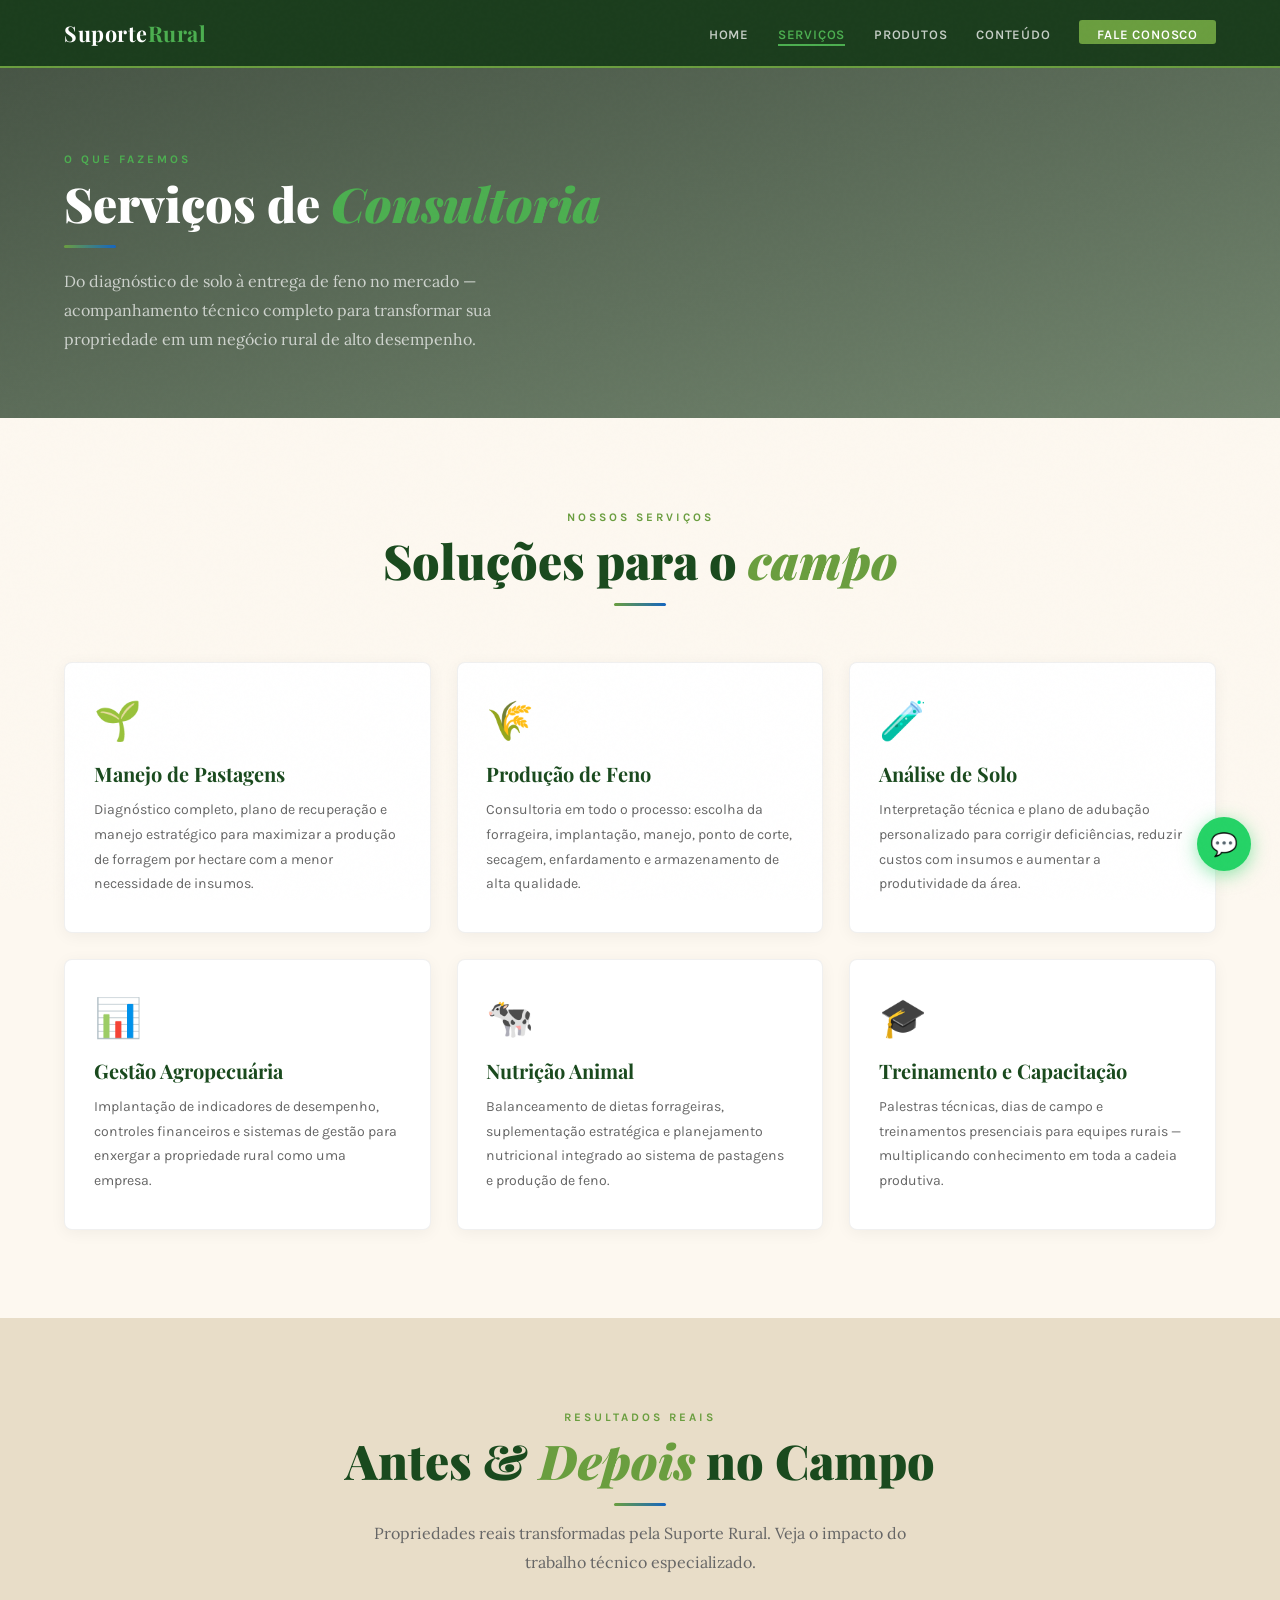
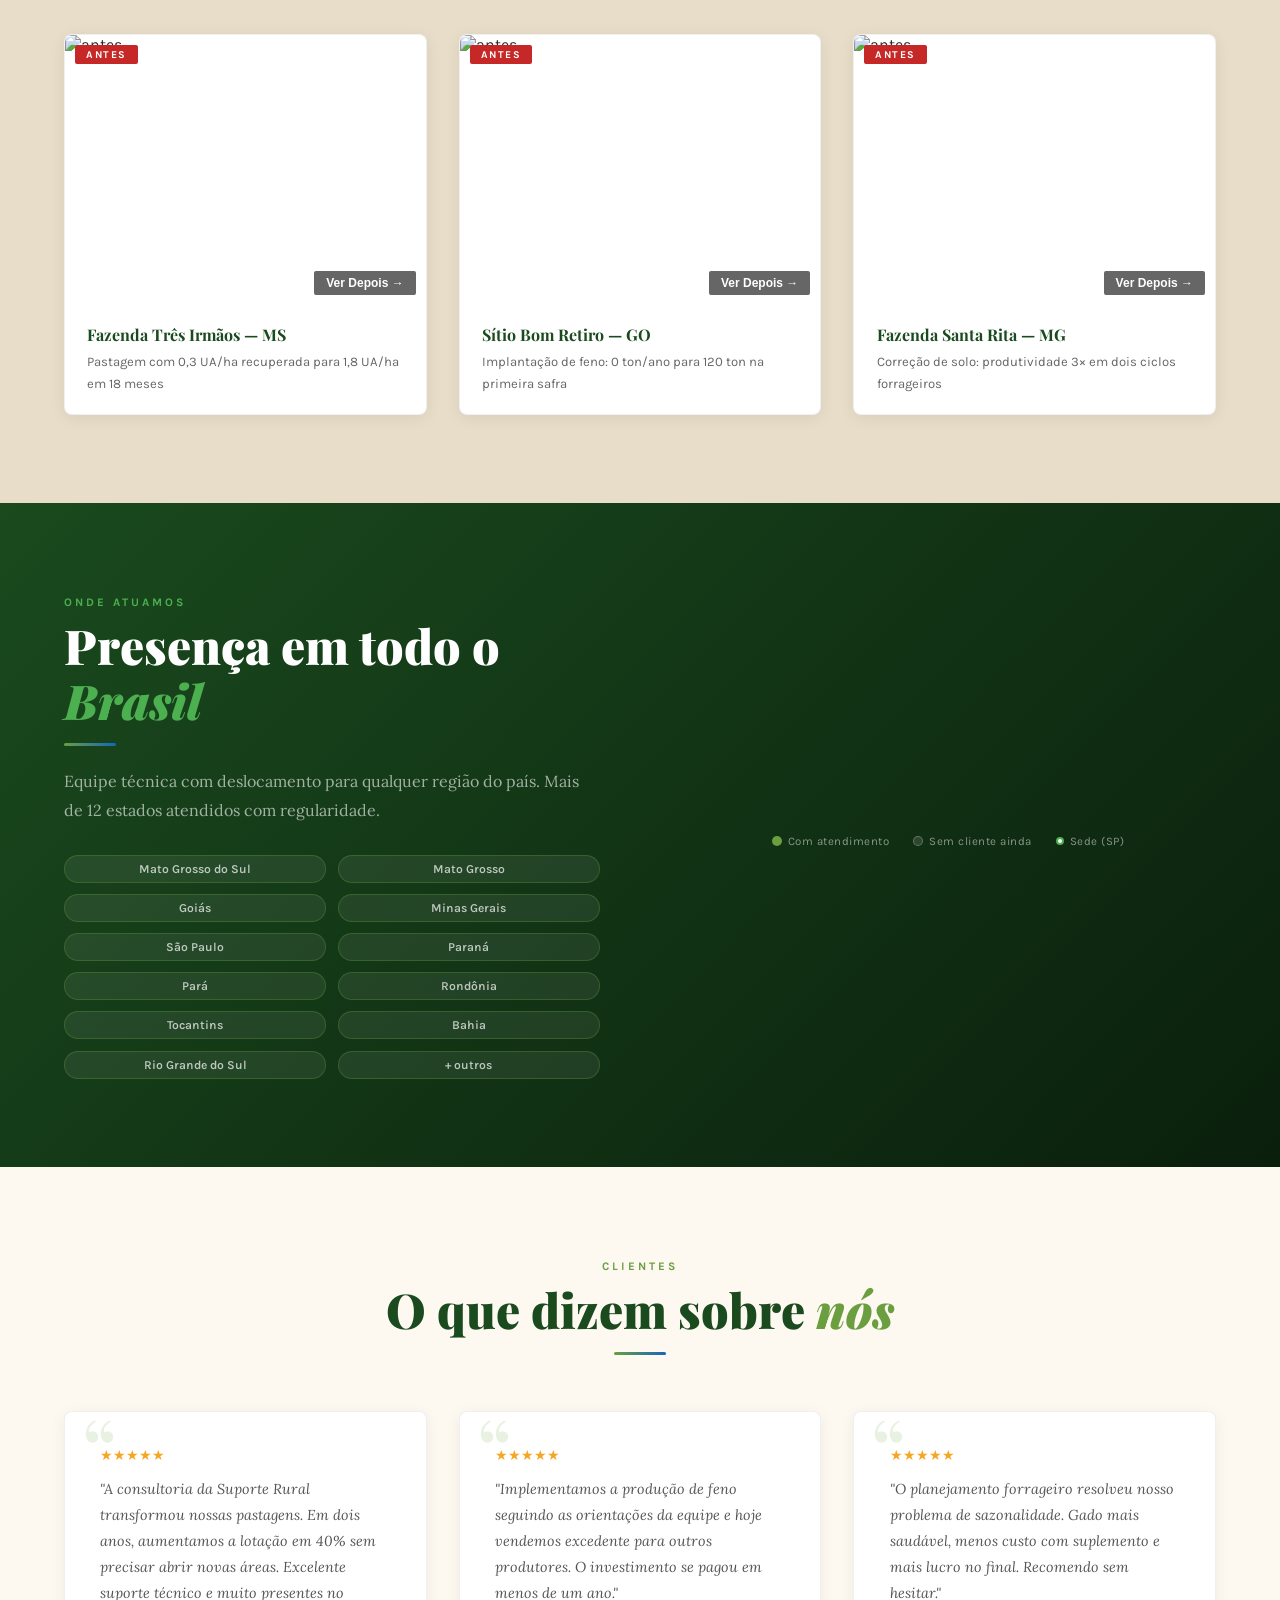
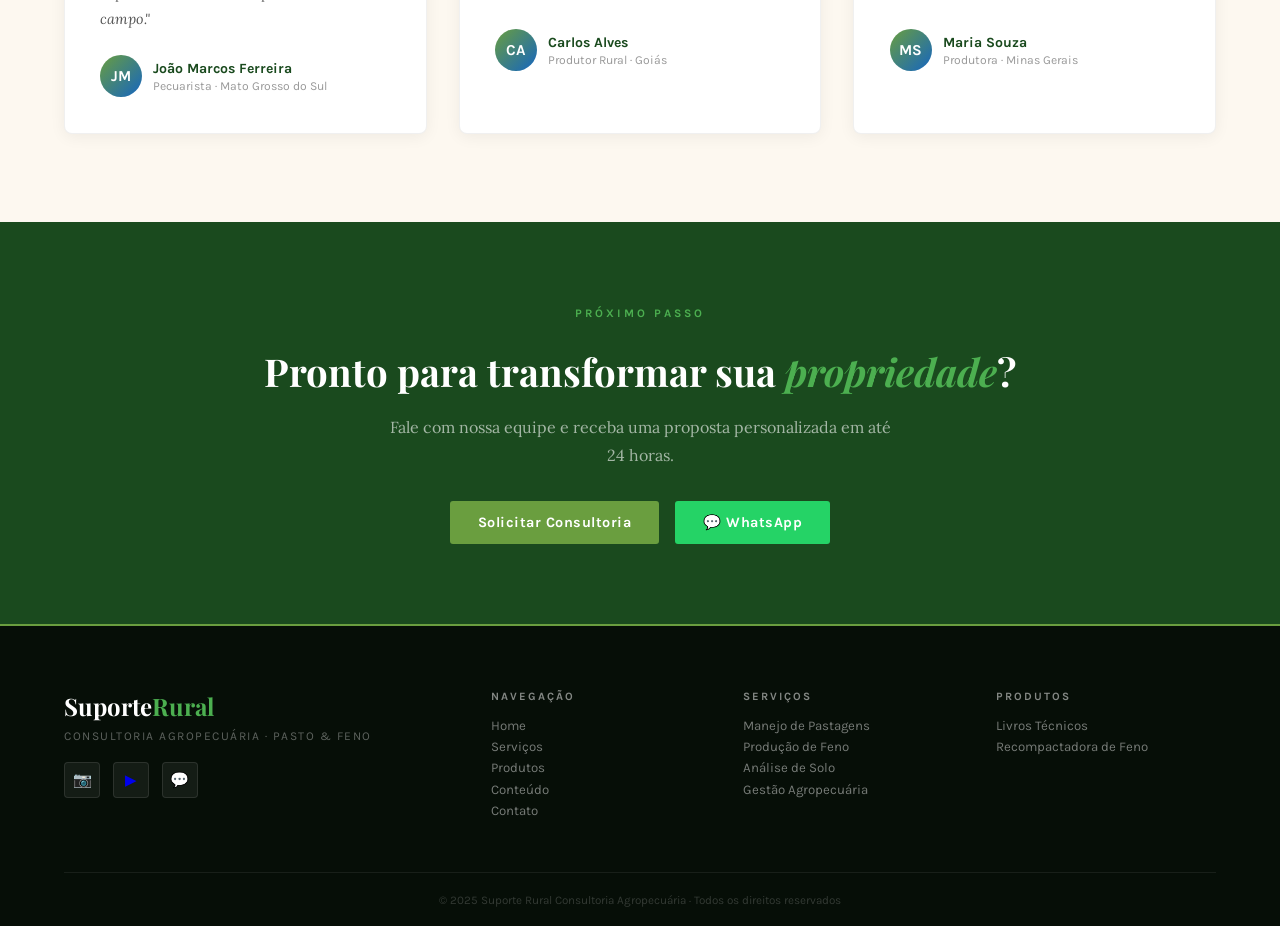
==== commit 6d972c37: "Add files via upload" ====
--- a/servicos.html
+++ b/servicos.html
@@ -192,7 +192,7 @@
       <div class="map-legend">
         <div class="map-legend-item"><div class="legend-dot" style="background:#6a9e3f;"></div>Com atendimento</div>
         <div class="map-legend-item"><div class="legend-dot" style="background:rgba(255,255,255,.12);border:1px solid rgba(255,255,255,.25);"></div>Sem cliente ainda</div>
-        <div class="map-legend-item"><div class="legend-dot" style="background:#fff;width:8px;height:8px;border:2px solid #4caf50;border-radius:50%;"></div>Sede (MS)</div>
+        <div class="map-legend-item"><div class="legend-dot" style="background:#fff;width:8px;height:8px;border:2px solid #4caf50;border-radius:50%;"></div>Sede (SP)</div>
       </div>
     </div>
   </div>
@@ -324,10 +324,10 @@
       tip.style.opacity = '0';
     });
 
-  // Sede dot on MS
+  // Sede dot on SP
   geojson.features.forEach(f => {
     const uf = f.properties.sigla || f.properties.UF || '';
-    if (uf === 'MS') {
+    if (uf === 'SP') {
       const centroid = path.centroid(f);
       svg.append('circle').attr('cx', centroid[0]).attr('cy', centroid[1]).attr('r', 7).attr('fill', '#fff').attr('opacity', .9);
       svg.append('circle').attr('cx', centroid[0]).attr('cy', centroid[1]).attr('r', 4).attr('fill', '#4caf50');
@@ -383,7 +383,7 @@
 
   geojson.features.forEach(f => {
     const uf = f.properties.sigla || f.properties.UF || f.properties.abbreviation || '';
-    if (uf === 'MS') {
+    if (uf === 'SP') {
       const centroid = path.centroid(f);
       if (centroid && !isNaN(centroid[0])) {
         svg.append('circle').attr('cx', centroid[0]).attr('cy', centroid[1]).attr('r', 7).attr('fill', '#fff').attr('opacity', .9);
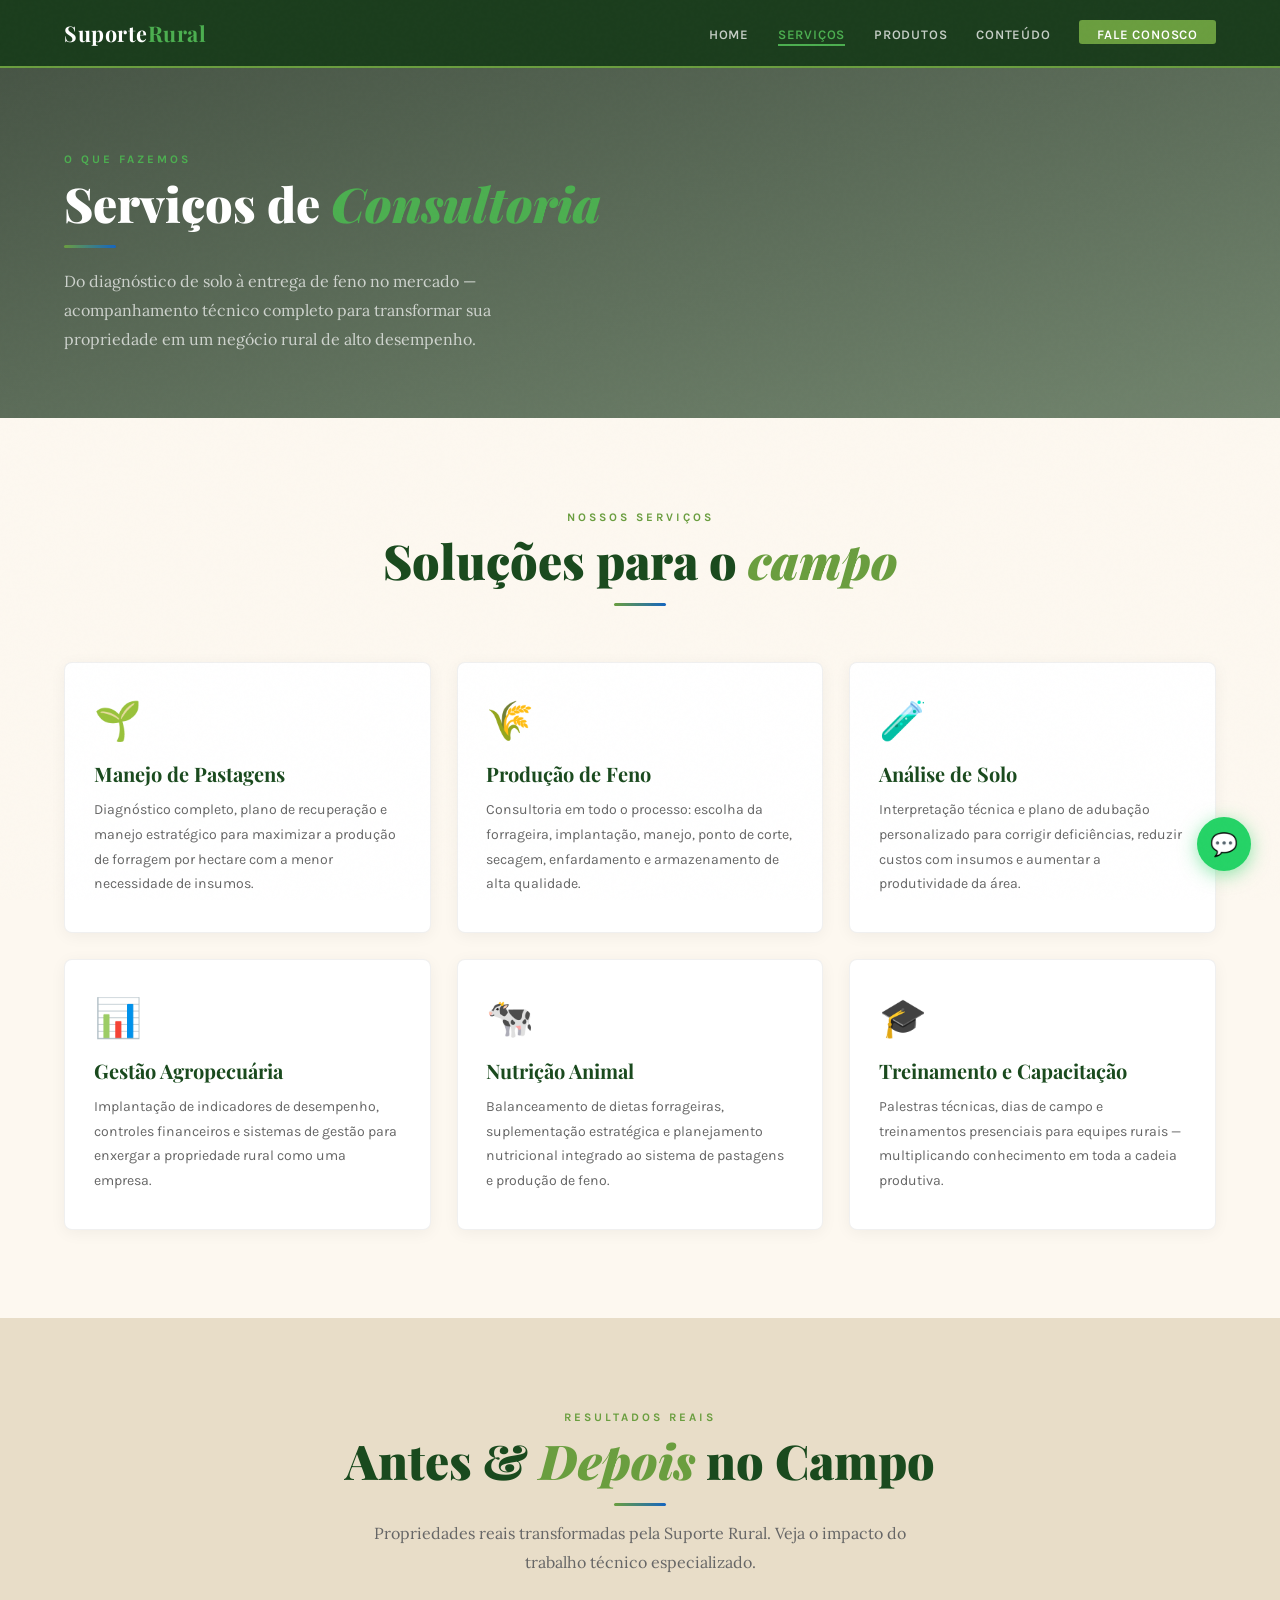
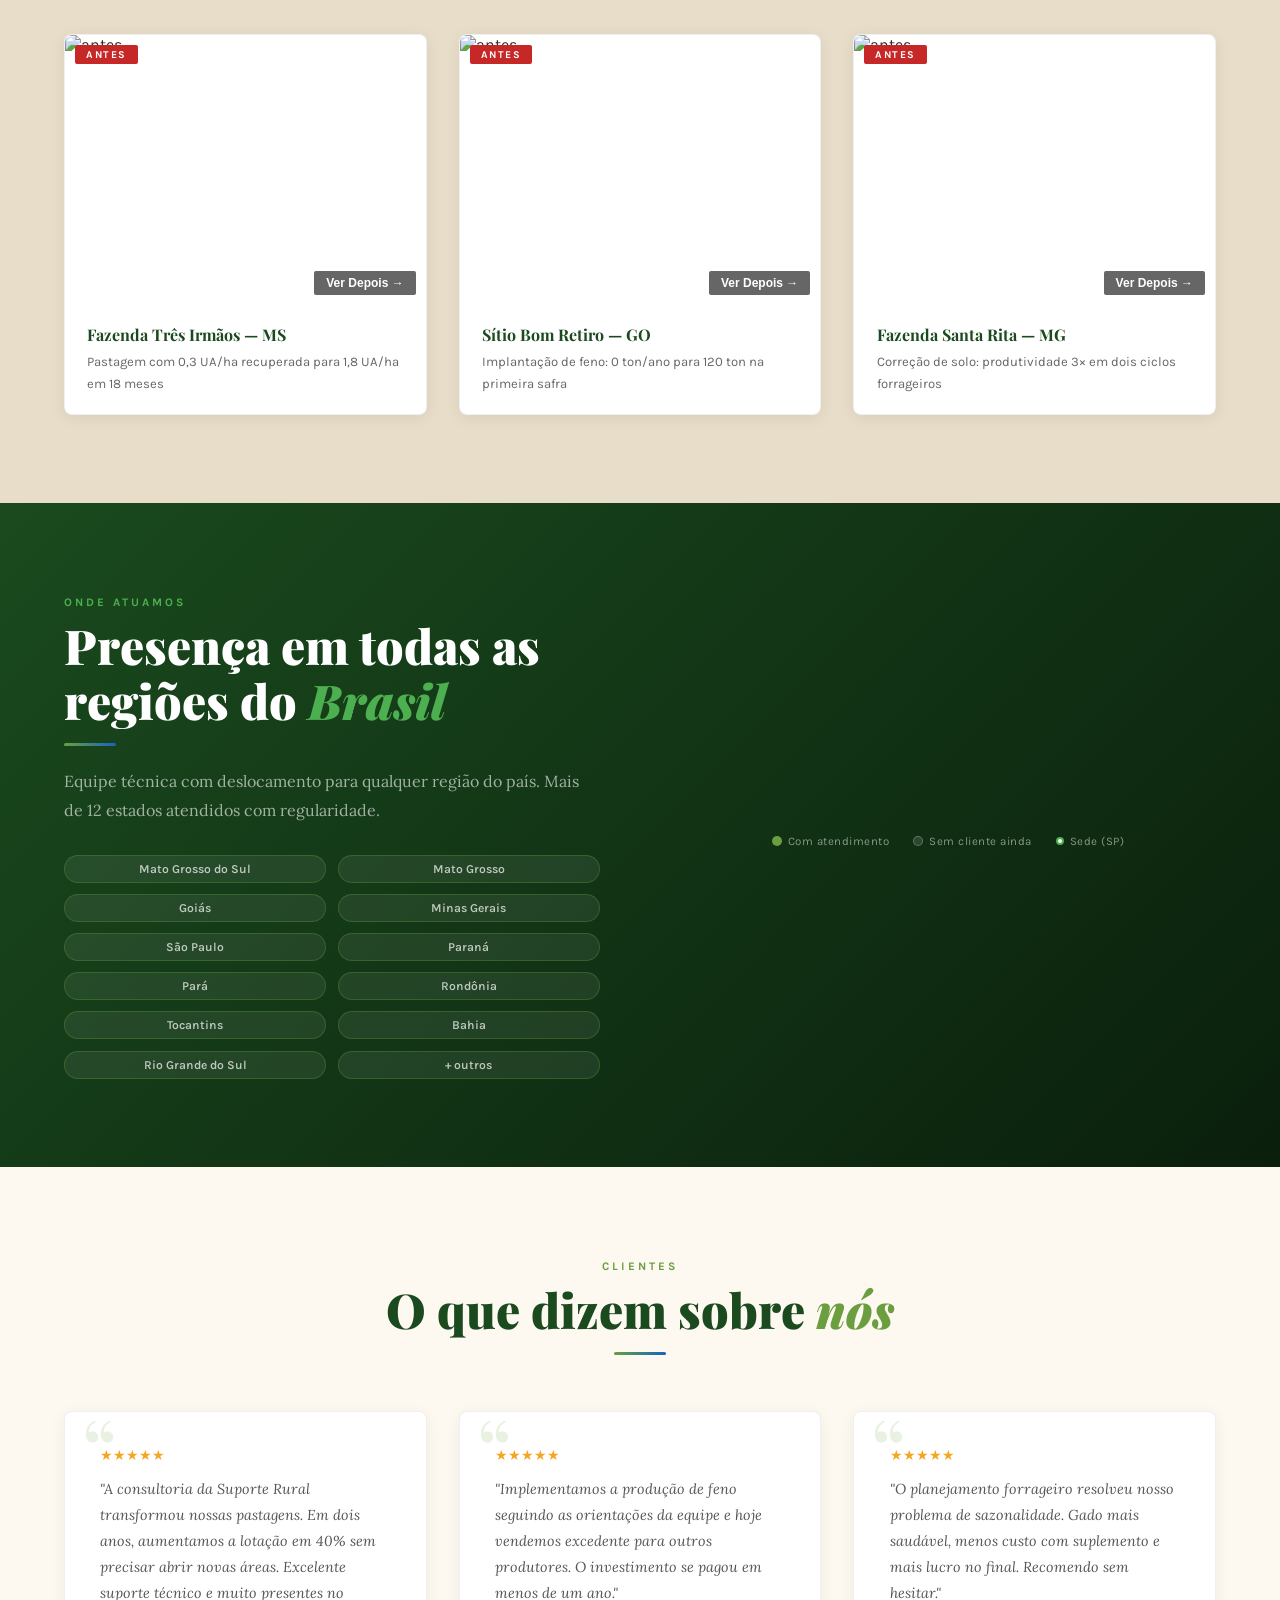
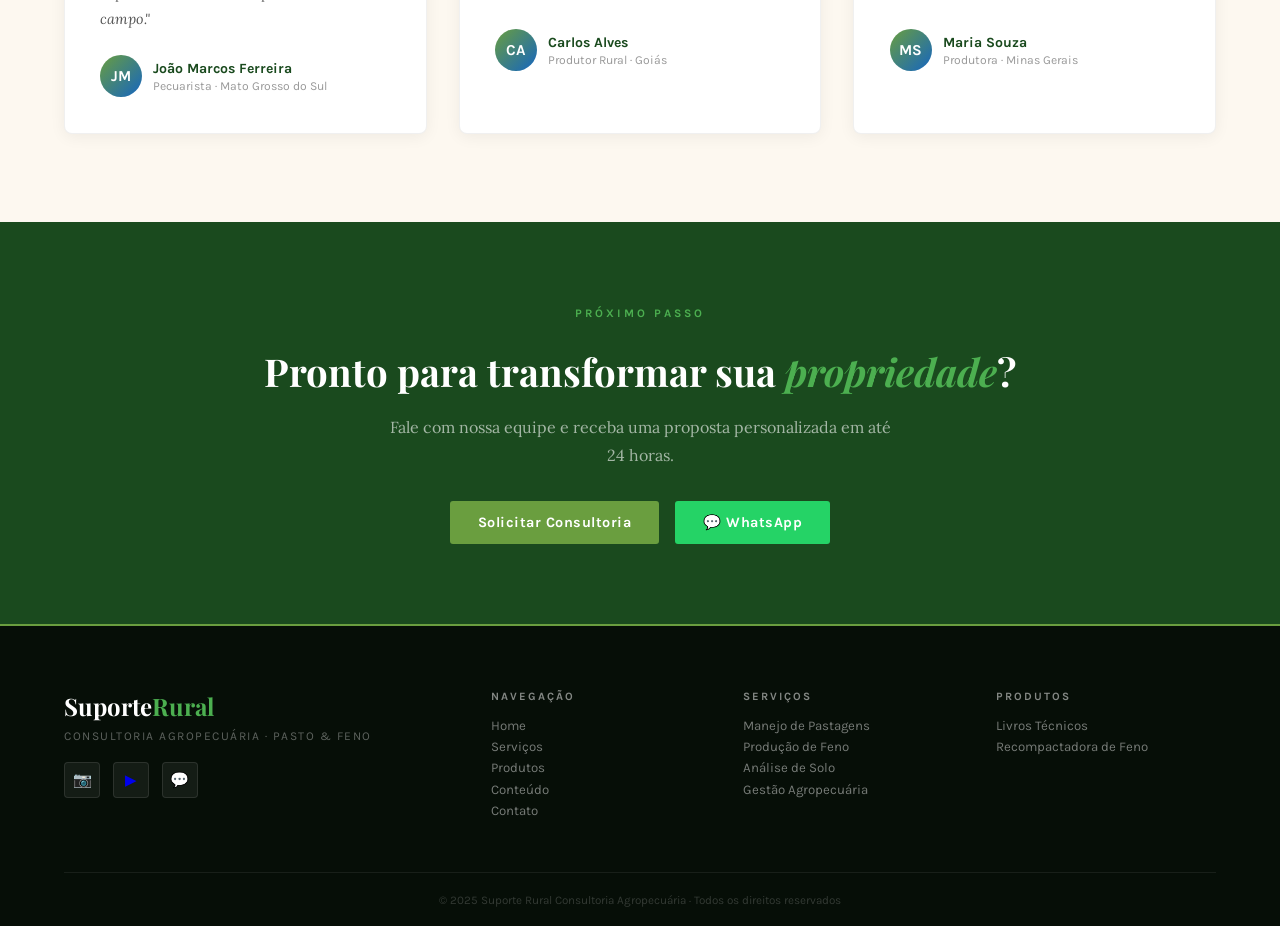
==== commit 1f8e8ef8: "Add files via upload" ====
--- a/servicos.html
+++ b/servicos.html
@@ -169,7 +169,7 @@
   <div class="atuacao-inner">
     <div class="fi">
       <span class="tag" style="color:var(--v-cla);">Onde Atuamos</span>
-      <h2 class="section-title light">Presença em todo o <em>Brasil</em></h2>
+      <h2 class="section-title light">Presença em todas as regiões do <em>Brasil</em></h2>
       <div class="divider"></div>
       <p class="lead" style="color:rgba(255,255,255,.6);margin-top:1.3rem;">Equipe técnica com deslocamento para qualquer região do país. Mais de 12 estados atendidos com regularidade.</p>
       <div class="estados-grid">
